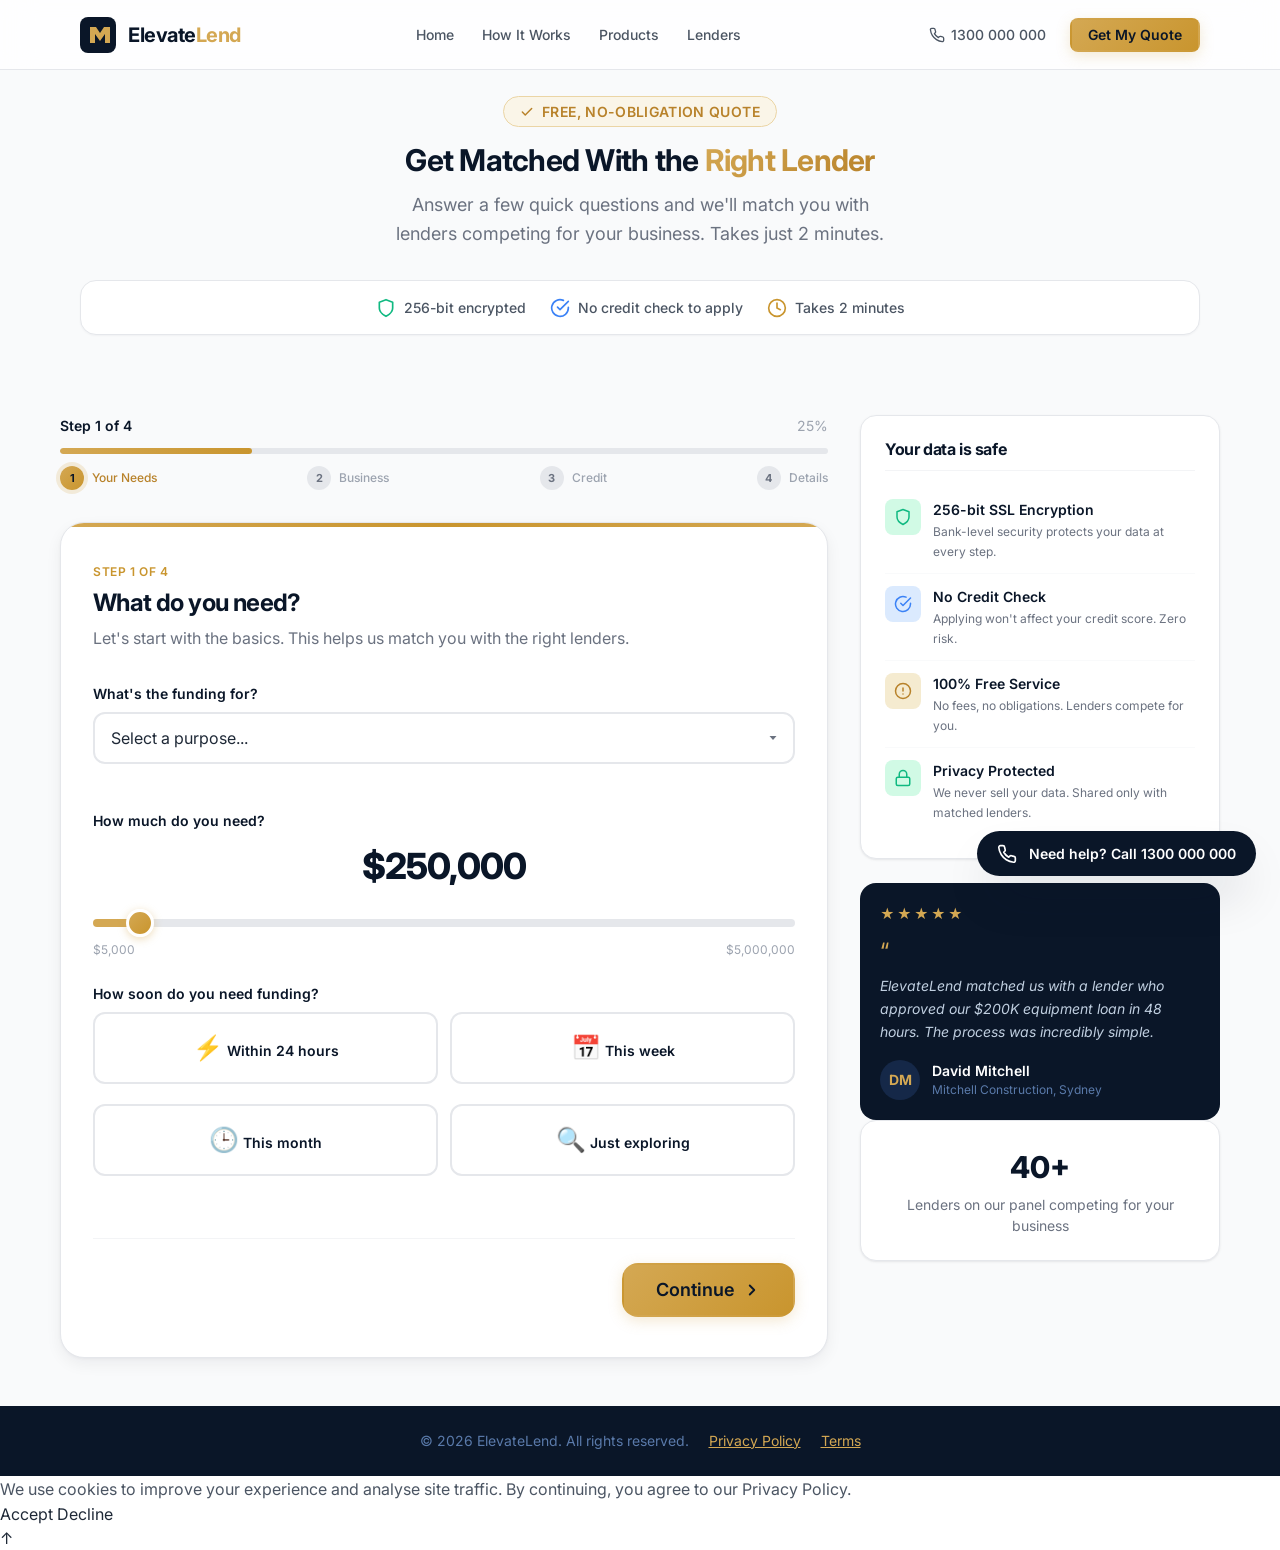
==== apply/index.html @ 37104309 "Create index.html" ====
<!DOCTYPE html>
<html lang="en">
<head>
  <meta charset="UTF-8">
  <meta name="viewport" content="width=device-width, initial-scale=1.0">
  <title>Apply for Business Finance | ElevateLend</title>
  <meta name="description" content="Get matched with the right business lender in minutes. Free, no-obligation quote. No credit check required to apply.">
  <meta name="robots" content="index, follow">
  <link rel="canonical" href="https://elevatelend.com.au/apply/">

  <!-- Open Graph -->
  <meta property="og:title" content="Apply for Business Finance | ElevateLend">
  <meta property="og:description" content="Get matched with the right business lender in minutes. Free, no-obligation quote.">
  <meta property="og:type" content="website">
  <meta property="og:url" content="https://elevatelend.com.au/apply/">

  <!-- Stylesheet -->
  <link rel="stylesheet" href="../css/style.css">

  <!-- Page-specific styles (embedded for single-page load performance) -->
  <style>
    /* =====================================================================
       APPLICATION FORM PAGE — SCOPED STYLES
       ===================================================================== */

    /* --- Page Layout --- */
    .apply-page {
      padding-top: 80px;
      min-height: 100vh;
      background: var(--color-gray-50);
    }

    .apply-layout {
      display: grid;
      grid-template-columns: 1fr;
      gap: var(--space-8);
      max-width: var(--container-xl);
      margin: 0 auto;
      padding: var(--space-8) var(--space-5);
    }

    @media (min-width: 1024px) {
      .apply-layout {
        grid-template-columns: 1fr 320px;
        padding: var(--space-12) var(--space-5);
      }
    }

    @media (min-width: 1200px) {
      .apply-layout {
        grid-template-columns: 1fr 360px;
      }
    }

    /* --- Form Header --- */
    .apply-header {
      text-align: center;
      margin-bottom: var(--space-8);
    }

    .apply-header__badge {
      display: inline-flex;
      align-items: center;
      gap: var(--space-2);
      padding: var(--space-1) var(--space-4);
      background: var(--color-gold-50);
      color: var(--color-gold-600);
      font-size: var(--font-size-sm);
      font-weight: var(--font-weight-semibold);
      letter-spacing: var(--letter-spacing-wide);
      text-transform: uppercase;
      border-radius: var(--radius-full);
      border: 1px solid var(--color-gold-200);
      margin-bottom: var(--space-4);
    }

    .apply-header__title {
      font-size: var(--font-size-3xl);
      margin-bottom: var(--space-3);
    }

    .apply-header__subtitle {
      font-size: var(--font-size-lg);
      color: var(--color-gray-500);
      max-width: 520px;
      margin: 0 auto;
    }

    /* --- Trust Ribbon --- */
    .trust-ribbon {
      display: flex;
      justify-content: center;
      flex-wrap: wrap;
      gap: var(--space-6);
      margin-bottom: var(--space-8);
      padding: var(--space-4) var(--space-5);
      background: var(--color-white);
      border-radius: var(--radius-xl);
      border: 1px solid var(--color-gray-200);
      box-shadow: var(--shadow-xs);
    }

    .trust-ribbon__item {
      display: flex;
      align-items: center;
      gap: var(--space-2);
      font-size: var(--font-size-sm);
      font-weight: var(--font-weight-medium);
      color: var(--color-gray-600);
    }

    .trust-ribbon__icon {
      width: 20px;
      height: 20px;
      flex-shrink: 0;
    }

    .trust-ribbon__icon--shield { color: var(--color-success); }
    .trust-ribbon__icon--check { color: var(--color-info); }
    .trust-ribbon__icon--clock { color: var(--color-gold-500); }

    /* --- Progress Bar --- */
    .progress {
      margin-bottom: var(--space-8);
    }

    .progress__header {
      display: flex;
      justify-content: space-between;
      align-items: center;
      margin-bottom: var(--space-3);
    }

    .progress__label {
      font-size: var(--font-size-sm);
      font-weight: var(--font-weight-semibold);
      color: var(--color-navy-900);
    }

    .progress__count {
      font-size: var(--font-size-sm);
      color: var(--color-gray-400);
    }

    .progress__bar {
      width: 100%;
      height: 6px;
      background: var(--color-gray-200);
      border-radius: var(--radius-full);
      overflow: hidden;
    }

    .progress__fill {
      height: 100%;
      background: linear-gradient(90deg, var(--color-gold-400), var(--color-gold-500));
      border-radius: var(--radius-full);
      transition: width 0.5s cubic-bezier(0.4, 0, 0.2, 1);
    }

    .progress__steps {
      display: flex;
      justify-content: space-between;
      margin-top: var(--space-3);
    }

    .progress__step {
      display: flex;
      align-items: center;
      gap: var(--space-2);
      font-size: var(--font-size-xs);
      color: var(--color-gray-400);
      font-weight: var(--font-weight-medium);
      transition: color var(--transition-base);
    }

    .progress__step.is-active {
      color: var(--color-gold-600);
    }

    .progress__step.is-complete {
      color: var(--color-success);
    }

    .progress__dot {
      width: 24px;
      height: 24px;
      border-radius: var(--radius-full);
      background: var(--color-gray-200);
      display: flex;
      align-items: center;
      justify-content: center;
      font-size: 11px;
      font-weight: var(--font-weight-bold);
      color: var(--color-gray-500);
      transition: all var(--transition-base);
    }

    .progress__step.is-active .progress__dot {
      background: linear-gradient(135deg, var(--color-gold-400), var(--color-gold-500));
      color: var(--color-navy-900);
      box-shadow: 0 0 0 4px rgba(212, 168, 83, 0.2);
    }

    .progress__step.is-complete .progress__dot {
      background: var(--color-success);
      color: var(--color-white);
    }

    @media (max-width: 639px) {
      .progress__step-label { display: none; }
    }

    /* --- Form Card --- */
    .form-card {
      background: var(--color-white);
      border-radius: var(--radius-2xl);
      border: 1px solid var(--color-gray-200);
      box-shadow: var(--shadow-card);
      padding: var(--space-8) var(--space-6);
      position: relative;
      overflow: hidden;
    }

    @media (min-width: 640px) {
      .form-card {
        padding: var(--space-10) var(--space-8);
      }
    }

    .form-card::before {
      content: '';
      position: absolute;
      top: 0;
      left: 0;
      right: 0;
      height: 4px;
      background: linear-gradient(90deg, var(--color-gold-400), var(--color-gold-500), var(--color-gold-400));
    }

    /* --- Form Steps --- */
    .form-step {
      display: none;
      animation: fadeSlideUp 0.4s ease-out;
    }

    .form-step.is-active {
      display: block;
    }

    @keyframes fadeSlideUp {
      from {
        opacity: 0;
        transform: translateY(16px);
      }
      to {
        opacity: 1;
        transform: translateY(0);
      }
    }

    .form-step__header {
      margin-bottom: var(--space-8);
    }

    .form-step__step-label {
      font-size: var(--font-size-xs);
      font-weight: var(--font-weight-semibold);
      text-transform: uppercase;
      letter-spacing: var(--letter-spacing-wider);
      color: var(--color-gold-500);
      margin-bottom: var(--space-2);
    }

    .form-step__title {
      font-size: var(--font-size-2xl);
      margin-bottom: var(--space-2);
    }

    .form-step__description {
      font-size: var(--font-size-base);
      color: var(--color-gray-500);
    }

    /* --- Form Fields --- */
    .form-group {
      margin-bottom: var(--space-6);
    }

    .form-group label,
    .form-label {
      display: block;
      font-size: var(--font-size-sm);
      font-weight: var(--font-weight-semibold);
      color: var(--color-navy-900);
      margin-bottom: var(--space-2);
    }

    .form-label__optional {
      font-weight: var(--font-weight-regular);
      color: var(--color-gray-400);
      font-size: var(--font-size-xs);
    }

    .form-input,
    .form-select {
      width: 100%;
      padding: var(--space-3) var(--space-4);
      font-size: var(--font-size-base);
      color: var(--color-gray-800);
      background: var(--color-white);
      border: 2px solid var(--color-gray-200);
      border-radius: var(--radius-lg);
      transition: all var(--transition-fast);
      outline: none;
    }

    .form-input:hover,
    .form-select:hover {
      border-color: var(--color-gray-300);
    }

    .form-input:focus,
    .form-select:focus {
      border-color: var(--color-gold-400);
      box-shadow: 0 0 0 3px rgba(212, 168, 83, 0.15);
    }

    .form-input.field-error,
    .form-select.field-error {
      border-color: var(--color-error);
      box-shadow: 0 0 0 3px rgba(239, 68, 68, 0.1);
    }

    .form-input.field-success,
    .form-select.field-success {
      border-color: var(--color-success);
    }

    .form-input::placeholder {
      color: var(--color-gray-400);
    }

    .field-message {
      display: block;
      font-size: var(--font-size-xs);
      color: var(--color-error);
      margin-top: var(--space-1);
      min-height: 18px;
    }

    /* Select styling */
    .form-select {
      appearance: none;
      background-image: url("data:image/svg+xml,%3Csvg xmlns='http://www.w3.org/2000/svg' width='16' height='16' fill='%236b7280' viewBox='0 0 16 16'%3E%3Cpath d='M4.5 6l3.5 4 3.5-4z'/%3E%3C/svg%3E");
      background-repeat: no-repeat;
      background-position: right 12px center;
      background-size: 16px;
      padding-right: var(--space-10);
      cursor: pointer;
    }

    /* --- Amount Slider --- */
    .amount-display {
      text-align: center;
      margin-bottom: var(--space-4);
    }

    .amount-display__value {
      font-size: var(--font-size-4xl);
      font-weight: var(--font-weight-extrabold);
      color: var(--color-navy-900);
      letter-spacing: var(--letter-spacing-tight);
    }

    .amount-slider {
      width: 100%;
      -webkit-appearance: none;
      appearance: none;
      height: 8px;
      background: linear-gradient(to right, var(--color-gold-400) 0%, var(--color-gold-400) var(--slider-pct, 50%), var(--color-gray-200) var(--slider-pct, 50%), var(--color-gray-200) 100%);
      border-radius: var(--radius-full);
      outline: none;
      cursor: pointer;
    }

    .amount-slider::-webkit-slider-thumb {
      -webkit-appearance: none;
      width: 28px;
      height: 28px;
      border-radius: 50%;
      background: linear-gradient(135deg, var(--color-gold-400), var(--color-gold-500));
      box-shadow: 0 2px 8px rgba(212, 168, 83, 0.4);
      cursor: grab;
      border: 3px solid var(--color-white);
      transition: box-shadow var(--transition-fast);
    }

    .amount-slider::-webkit-slider-thumb:hover {
      box-shadow: 0 2px 12px rgba(212, 168, 83, 0.6);
    }

    .amount-slider::-moz-range-thumb {
      width: 28px;
      height: 28px;
      border-radius: 50%;
      background: linear-gradient(135deg, var(--color-gold-400), var(--color-gold-500));
      box-shadow: 0 2px 8px rgba(212, 168, 83, 0.4);
      cursor: grab;
      border: 3px solid var(--color-white);
    }

    .amount-range-labels {
      display: flex;
      justify-content: space-between;
      margin-top: var(--space-2);
      font-size: var(--font-size-xs);
      color: var(--color-gray-400);
    }

    /* --- Card-Style Radio Buttons --- */
    .radio-cards {
      display: grid;
      gap: var(--space-3);
    }

    .radio-cards--2col {
      grid-template-columns: repeat(2, 1fr);
    }

    .radio-cards--3col {
      grid-template-columns: repeat(3, 1fr);
    }

    @media (max-width: 639px) {
      .radio-cards--3col {
        grid-template-columns: repeat(2, 1fr);
      }
    }

    .radio-card {
      position: relative;
    }

    .radio-card input {
      position: absolute;
      opacity: 0;
      width: 0;
      height: 0;
    }

    .radio-card__label {
      display: flex;
      flex-direction: column;
      align-items: center;
      justify-content: center;
      gap: var(--space-2);
      padding: var(--space-4) var(--space-3);
      background: var(--color-white);
      border: 2px solid var(--color-gray-200);
      border-radius: var(--radius-lg);
      cursor: pointer;
      text-align: center;
      font-size: var(--font-size-sm);
      font-weight: var(--font-weight-medium);
      color: var(--color-gray-700);
      transition: all var(--transition-fast);
      min-height: 60px;
    }

    .radio-card__label:hover {
      border-color: var(--color-gold-300);
      background: var(--color-gold-50);
    }

    .radio-card input:checked + .radio-card__label {
      border-color: var(--color-gold-400);
      background: var(--color-gold-50);
      color: var(--color-navy-900);
      box-shadow: 0 0 0 3px rgba(212, 168, 83, 0.15);
    }

    .radio-card input:focus-visible + .radio-card__label {
      outline: 2px solid var(--color-gold-400);
      outline-offset: 2px;
    }

    .radio-card__icon {
      font-size: 1.5rem;
    }

    .radio-card__text {
      font-size: var(--font-size-sm);
      font-weight: var(--font-weight-semibold);
    }

    .radio-card__subtext {
      font-size: var(--font-size-xs);
      color: var(--color-gray-400);
      font-weight: var(--font-weight-regular);
    }

    /* Large YES/NO cards */
    .radio-card--yesno .radio-card__label {
      flex-direction: row;
      justify-content: flex-start;
      gap: var(--space-3);
      padding: var(--space-5) var(--space-6);
      min-height: auto;
    }

    .radio-card--yesno .radio-card__indicator {
      width: 22px;
      height: 22px;
      border-radius: var(--radius-full);
      border: 2px solid var(--color-gray-300);
      flex-shrink: 0;
      transition: all var(--transition-fast);
      position: relative;
    }

    .radio-card--yesno input:checked + .radio-card__label .radio-card__indicator {
      border-color: var(--color-gold-400);
      background: var(--color-gold-400);
    }

    .radio-card--yesno input:checked + .radio-card__label .radio-card__indicator::after {
      content: '';
      position: absolute;
      top: 50%;
      left: 50%;
      width: 8px;
      height: 8px;
      border-radius: 50%;
      background: var(--color-white);
      transform: translate(-50%, -50%);
    }

    /* --- Checkbox Cards (Lender List) --- */
    .checkbox-cards {
      display: grid;
      grid-template-columns: repeat(2, 1fr);
      gap: var(--space-3);
    }

    @media (min-width: 640px) {
      .checkbox-cards {
        grid-template-columns: repeat(3, 1fr);
      }
    }

    .checkbox-card {
      position: relative;
    }

    .checkbox-card input {
      position: absolute;
      opacity: 0;
      width: 0;
      height: 0;
    }

    .checkbox-card__label {
      display: flex;
      align-items: center;
      gap: var(--space-3);
      padding: var(--space-3) var(--space-4);
      background: var(--color-white);
      border: 2px solid var(--color-gray-200);
      border-radius: var(--radius-lg);
      cursor: pointer;
      font-size: var(--font-size-sm);
      font-weight: var(--font-weight-medium);
      color: var(--color-gray-700);
      transition: all var(--transition-fast);
    }

    .checkbox-card__label:hover {
      border-color: var(--color-gold-300);
    }

    .checkbox-card input:checked + .checkbox-card__label {
      border-color: var(--color-gold-400);
      background: var(--color-gold-50);
      color: var(--color-navy-900);
    }

    .checkbox-card__check {
      width: 20px;
      height: 20px;
      border-radius: var(--radius-sm);
      border: 2px solid var(--color-gray-300);
      flex-shrink: 0;
      display: flex;
      align-items: center;
      justify-content: center;
      transition: all var(--transition-fast);
    }

    .checkbox-card input:checked + .checkbox-card__label .checkbox-card__check {
      background: var(--color-gold-400);
      border-color: var(--color-gold-400);
    }

    .checkbox-card__check-icon {
      display: none;
      width: 12px;
      height: 12px;
      color: var(--color-white);
    }

    .checkbox-card input:checked + .checkbox-card__label .checkbox-card__check-icon {
      display: block;
    }

    /* --- Consent Checkboxes --- */
    .consent-group {
      display: flex;
      align-items: flex-start;
      gap: var(--space-3);
      padding: var(--space-4);
      background: var(--color-gray-50);
      border-radius: var(--radius-lg);
      margin-bottom: var(--space-4);
      border: 2px solid transparent;
      transition: border-color var(--transition-fast);
    }

    .consent-group.field-error {
      border-color: var(--color-error);
      background: var(--color-error-light);
    }

    .consent-group input[type="checkbox"] {
      width: 20px;
      height: 20px;
      margin-top: 2px;
      flex-shrink: 0;
      accent-color: var(--color-gold-400);
      cursor: pointer;
    }

    .consent-group label {
      font-size: var(--font-size-sm);
      color: var(--color-gray-600);
      line-height: var(--line-height-relaxed);
      cursor: pointer;
      margin-bottom: 0;
      font-weight: var(--font-weight-regular);
    }

    .consent-group a {
      color: var(--color-gold-600);
      text-decoration: underline;
      text-underline-offset: 2px;
    }

    .consent-group a:hover {
      color: var(--color-gold-500);
    }

    /* --- Conditional Fields --- */
    .conditional-field {
      display: none;
      padding: var(--space-4);
      margin-top: calc(-1 * var(--space-2));
      margin-bottom: var(--space-6);
      background: var(--color-gray-50);
      border-radius: 0 0 var(--radius-lg) var(--radius-lg);
      border: 1px solid var(--color-gray-200);
      border-top: none;
      animation: fadeSlideUp 0.3s ease-out;
    }

    .conditional-field.is-visible {
      display: block;
    }

    /* --- Form Navigation Buttons --- */
    .form-nav {
      display: flex;
      justify-content: space-between;
      align-items: center;
      gap: var(--space-4);
      margin-top: var(--space-8);
      padding-top: var(--space-6);
      border-top: 1px solid var(--color-gray-100);
    }

    .form-nav__back {
      display: inline-flex;
      align-items: center;
      gap: var(--space-2);
      padding: var(--space-3) var(--space-5);
      font-size: var(--font-size-base);
      font-weight: var(--font-weight-medium);
      color: var(--color-gray-500);
      background: transparent;
      border: 2px solid var(--color-gray-200);
      border-radius: var(--radius-lg);
      cursor: pointer;
      transition: all var(--transition-fast);
    }

    .form-nav__back:hover {
      color: var(--color-navy-900);
      border-color: var(--color-gray-300);
      background: var(--color-gray-50);
    }

    .form-nav__next {
      margin-left: auto;
    }

    /* --- Scarcity Banner --- */
    .scarcity-banner {
      display: flex;
      align-items: center;
      gap: var(--space-3);
      padding: var(--space-3) var(--space-5);
      background: linear-gradient(135deg, rgba(212, 168, 83, 0.08), rgba(212, 168, 83, 0.04));
      border: 1px solid var(--color-gold-200);
      border-radius: var(--radius-lg);
      margin-bottom: var(--space-6);
      font-size: var(--font-size-sm);
      color: var(--color-gold-600);
      font-weight: var(--font-weight-medium);
    }

    .scarcity-banner__icon {
      flex-shrink: 0;
      font-size: 1.25rem;
    }

    /* --- Social Proof Near Submit --- */
    .social-proof-inline {
      display: flex;
      align-items: center;
      gap: var(--space-3);
      padding: var(--space-4);
      background: var(--color-gray-50);
      border-radius: var(--radius-lg);
      margin-top: var(--space-6);
    }

    .social-proof-inline__avatars {
      display: flex;
    }

    .social-proof-inline__avatar {
      width: 32px;
      height: 32px;
      border-radius: var(--radius-full);
      background: var(--color-navy-400);
      border: 2px solid var(--color-white);
      display: flex;
      align-items: center;
      justify-content: center;
      color: var(--color-white);
      font-size: 11px;
      font-weight: var(--font-weight-bold);
    }

    .social-proof-inline__avatar + .social-proof-inline__avatar {
      margin-left: -8px;
    }

    .social-proof-inline__text {
      font-size: var(--font-size-sm);
      color: var(--color-gray-600);
    }

    .social-proof-inline__text strong {
      color: var(--color-navy-900);
    }

    /* --- Trust Sidebar (Desktop) --- */
    .trust-sidebar {
      display: none;
    }

    @media (min-width: 1024px) {
      .trust-sidebar {
        display: block;
        position: sticky;
        top: 100px;
        align-self: start;
      }
    }

    .trust-sidebar__card {
      background: var(--color-white);
      border-radius: var(--radius-xl);
      border: 1px solid var(--color-gray-200);
      box-shadow: var(--shadow-sm);
      padding: var(--space-6);
      margin-bottom: var(--space-6);
    }

    .trust-sidebar__title {
      font-size: var(--font-size-base);
      font-weight: var(--font-weight-bold);
      color: var(--color-navy-900);
      margin-bottom: var(--space-4);
      padding-bottom: var(--space-3);
      border-bottom: 1px solid var(--color-gray-100);
    }

    .trust-sidebar__item {
      display: flex;
      align-items: flex-start;
      gap: var(--space-3);
      padding: var(--space-3) 0;
    }

    .trust-sidebar__item + .trust-sidebar__item {
      border-top: 1px solid var(--color-gray-50);
    }

    .trust-sidebar__icon {
      width: 36px;
      height: 36px;
      border-radius: var(--radius-md);
      display: flex;
      align-items: center;
      justify-content: center;
      flex-shrink: 0;
      font-size: 1.1rem;
    }

    .trust-sidebar__icon--green {
      background: var(--color-success-light);
      color: var(--color-success);
    }

    .trust-sidebar__icon--blue {
      background: var(--color-info-light);
      color: var(--color-info);
    }

    .trust-sidebar__icon--gold {
      background: var(--color-gold-100);
      color: var(--color-gold-600);
    }

    .trust-sidebar__item-title {
      font-size: var(--font-size-sm);
      font-weight: var(--font-weight-semibold);
      color: var(--color-navy-900);
      margin-bottom: 2px;
    }

    .trust-sidebar__item-text {
      font-size: var(--font-size-xs);
      color: var(--color-gray-500);
      line-height: var(--line-height-relaxed);
    }

    .trust-sidebar__testimonial {
      padding: var(--space-5);
      background: var(--color-navy-900);
      border-radius: var(--radius-xl);
      color: var(--color-white);
    }

    .trust-sidebar__quote {
      font-size: var(--font-size-sm);
      line-height: var(--line-height-relaxed);
      color: var(--color-navy-100);
      margin-bottom: var(--space-4);
      font-style: italic;
    }

    .trust-sidebar__quote::before {
      content: '\201C';
      font-size: var(--font-size-2xl);
      color: var(--color-gold-400);
      display: block;
      margin-bottom: var(--space-1);
      font-style: normal;
    }

    .trust-sidebar__author {
      display: flex;
      align-items: center;
      gap: var(--space-3);
    }

    .trust-sidebar__author-avatar {
      width: 40px;
      height: 40px;
      border-radius: var(--radius-full);
      background: var(--color-navy-700);
      display: flex;
      align-items: center;
      justify-content: center;
      color: var(--color-gold-400);
      font-weight: var(--font-weight-bold);
      font-size: var(--font-size-sm);
    }

    .trust-sidebar__author-name {
      font-size: var(--font-size-sm);
      font-weight: var(--font-weight-semibold);
      color: var(--color-white);
    }

    .trust-sidebar__author-role {
      font-size: var(--font-size-xs);
      color: var(--color-navy-300);
    }

    .trust-sidebar__stars {
      color: var(--color-gold-400);
      font-size: var(--font-size-sm);
      letter-spacing: 2px;
      margin-bottom: var(--space-2);
    }

    /* --- Floating Help Element --- */
    .floating-help {
      position: fixed;
      bottom: var(--space-6);
      right: var(--space-6);
      z-index: var(--z-fab);
      display: flex;
      align-items: center;
      gap: var(--space-3);
      padding: var(--space-3) var(--space-5);
      background: var(--color-navy-900);
      color: var(--color-white);
      border-radius: var(--radius-full);
      box-shadow: var(--shadow-2xl);
      font-size: var(--font-size-sm);
      font-weight: var(--font-weight-semibold);
      text-decoration: none;
      transition: all var(--transition-base);
    }

    .floating-help:hover {
      background: var(--color-navy-800);
      transform: translateY(-2px);
      box-shadow: 0 25px 60px rgba(10, 22, 40, 0.3);
    }

    .floating-help__icon {
      width: 20px;
      height: 20px;
    }

    @media (max-width: 639px) {
      .floating-help span {
        display: none;
      }
      .floating-help {
        width: 48px;
        height: 48px;
        padding: 0;
        justify-content: center;
      }
    }

    /* --- Success State --- */
    .form-success {
      display: none;
      text-align: center;
      padding: var(--space-12) var(--space-6);
    }

    .form-success.is-active {
      display: block;
      animation: fadeSlideUp 0.5s ease-out;
    }

    .form-success__icon {
      width: 80px;
      height: 80px;
      margin: 0 auto var(--space-6);
      border-radius: var(--radius-full);
      background: var(--color-success-light);
      display: flex;
      align-items: center;
      justify-content: center;
      color: var(--color-success);
      font-size: 2.5rem;
    }

    .form-success__title {
      font-size: var(--font-size-2xl);
      margin-bottom: var(--space-3);
    }

    .form-success__text {
      font-size: var(--font-size-lg);
      color: var(--color-gray-500);
      max-width: 400px;
      margin: 0 auto;
    }

    /* --- Row Layouts --- */
    .form-row {
      display: grid;
      gap: var(--space-4);
    }

    .form-row--2col {
      grid-template-columns: 1fr 1fr;
    }

    @media (max-width: 639px) {
      .form-row--2col {
        grid-template-columns: 1fr;
      }
    }

    /* --- Submit area --- */
    .submit-area {
      margin-top: var(--space-6);
    }

    .submit-area .btn {
      width: 100%;
      padding: var(--space-5) var(--space-8);
      font-size: var(--font-size-lg);
    }

    /* --- Form field hint --- */
    .form-hint {
      font-size: var(--font-size-xs);
      color: var(--color-gray-400);
      margin-top: var(--space-1);
    }
  </style>
</head>

<body class="page-apply">

  <!-- ===================================================================
       NAVIGATION (Simplified for Apply page — light variant)
       =================================================================== -->
  <nav class="nav nav--light" id="main-nav" role="navigation" aria-label="Main navigation">
    <div class="container">
      <div class="nav__inner">
        <!-- Logo -->
        <a href="/" class="nav__logo" aria-label="ElevateLend Home">
          <svg class="nav__logo-icon" viewBox="0 0 36 36" fill="none" xmlns="http://www.w3.org/2000/svg" aria-hidden="true">
            <rect width="36" height="36" rx="8" fill="#0a1628"/>
            <path d="M10 26V10h6l4 6 4-6h6v16h-5V17l-5 7-5-7v9z" fill="#d4a853"/>
          </svg>
          <span class="nav__logo-text">Elevate<span>Lend</span></span>
        </a>

        <!-- Minimal nav links -->
        <div class="nav__links">
          <a href="/" class="nav__link">Home</a>
          <a href="/how-it-works/" class="nav__link">How It Works</a>
          <a href="/products/" class="nav__link">Products</a>
          <a href="/lenders/" class="nav__link">Lenders</a>
        </div>

        <!-- Actions -->
        <div class="nav__actions">
          <a href="tel:1300000000" class="nav__link" style="display: flex; align-items: center; gap: 6px;">
            <svg width="16" height="16" viewBox="0 0 24 24" fill="none" stroke="currentColor" stroke-width="2" stroke-linecap="round" stroke-linejoin="round"><path d="M22 16.92v3a2 2 0 01-2.18 2 19.79 19.79 0 01-8.63-3.07 19.5 19.5 0 01-6-6 19.79 19.79 0 01-3.07-8.67A2 2 0 014.11 2h3a2 2 0 012 1.72c.127.96.361 1.903.7 2.81a2 2 0 01-.45 2.11L8.09 9.91a16 16 0 006 6l1.27-1.27a2 2 0 012.11-.45c.907.339 1.85.573 2.81.7A2 2 0 0122 16.92z"/></svg>
            1300 000 000
          </a>
          <a href="/apply/" class="btn btn--primary btn--sm nav__cta">Get My Quote</a>
        </div>

        <!-- Mobile toggle -->
        <button class="nav__toggle" data-nav-toggle aria-label="Open menu" aria-expanded="false">
          <svg class="nav__toggle-icon" viewBox="0 0 24 24" fill="none" stroke="currentColor" stroke-width="2" stroke-linecap="round"><line x1="3" y1="6" x2="21" y2="6"/><line x1="3" y1="12" x2="21" y2="12"/><line x1="3" y1="18" x2="21" y2="18"/></svg>
        </button>
      </div>
    </div>

    <!-- Mobile menu -->
    <div class="nav__mobile-menu" data-nav-menu>
      <a href="/" class="nav__mobile-link">Home</a>
      <a href="/how-it-works/" class="nav__mobile-link">How It Works</a>
      <a href="/products/" class="nav__mobile-link">Products</a>
      <a href="/lenders/" class="nav__mobile-link">Lenders</a>
      <a href="tel:1300000000" class="nav__mobile-link">Call 1300 000 000</a>
    </div>
  </nav>


  <!-- ===================================================================
       MAIN CONTENT
       =================================================================== -->
  <main class="apply-page" id="main-content">

    <!-- Apply Header -->
    <div class="container" style="padding-top: var(--space-4);">
      <div class="apply-header">
        <span class="apply-header__badge">
          <svg width="14" height="14" viewBox="0 0 24 24" fill="none" stroke="currentColor" stroke-width="2.5" stroke-linecap="round" stroke-linejoin="round"><polyline points="20 6 9 17 4 12"/></svg>
          Free, no-obligation quote
        </span>
        <h1 class="apply-header__title">Get Matched With the <span class="text-gradient">Right Lender</span></h1>
        <p class="apply-header__subtitle">Answer a few quick questions and we'll match you with lenders competing for your business. Takes just 2 minutes.</p>
      </div>

      <!-- Trust Ribbon -->
      <div class="trust-ribbon">
        <div class="trust-ribbon__item">
          <svg class="trust-ribbon__icon trust-ribbon__icon--shield" viewBox="0 0 24 24" fill="none" stroke="currentColor" stroke-width="2" stroke-linecap="round" stroke-linejoin="round"><path d="M12 22s8-4 8-10V5l-8-3-8 3v7c0 6 8 10 8 10z"/></svg>
          256-bit encrypted
        </div>
        <div class="trust-ribbon__item">
          <svg class="trust-ribbon__icon trust-ribbon__icon--check" viewBox="0 0 24 24" fill="none" stroke="currentColor" stroke-width="2" stroke-linecap="round" stroke-linejoin="round"><path d="M22 11.08V12a10 10 0 11-5.93-9.14"/><polyline points="22 4 12 14.01 9 11.01"/></svg>
          No credit check to apply
        </div>
        <div class="trust-ribbon__item">
          <svg class="trust-ribbon__icon trust-ribbon__icon--clock" viewBox="0 0 24 24" fill="none" stroke="currentColor" stroke-width="2" stroke-linecap="round" stroke-linejoin="round"><circle cx="12" cy="12" r="10"/><polyline points="12 6 12 12 16 14"/></svg>
          Takes 2 minutes
        </div>
      </div>
    </div>

    <!-- Two-Column Layout: Form + Sidebar -->
    <div class="apply-layout">

      <!-- LEFT: Form Column -->
      <div class="apply-form-column">

        <!-- Progress Bar -->
        <div class="progress" id="form-progress">
          <div class="progress__header">
            <span class="progress__label" id="progress-label">Step 1 of 4</span>
            <span class="progress__count" id="progress-percent">25%</span>
          </div>
          <div class="progress__bar">
            <div class="progress__fill" id="progress-fill" style="width: 25%"></div>
          </div>
          <div class="progress__steps">
            <div class="progress__step is-active" data-step="1">
              <span class="progress__dot">1</span>
              <span class="progress__step-label">Your Needs</span>
            </div>
            <div class="progress__step" data-step="2">
              <span class="progress__dot">2</span>
              <span class="progress__step-label">Business</span>
            </div>
            <div class="progress__step" data-step="3">
              <span class="progress__dot">3</span>
              <span class="progress__step-label">Credit</span>
            </div>
            <div class="progress__step" data-step="4">
              <span class="progress__dot">4</span>
              <span class="progress__step-label">Details</span>
            </div>
          </div>
        </div>

        <!-- Form Card -->
        <div class="form-card">
          <form id="apply-form" novalidate>

            <!-- Hidden fields -->
            <input type="hidden" name="source" value="elevatelend">
            <input type="hidden" name="form_version" value="v1.0">
            <input type="hidden" name="submitted_at" id="submitted-at" value="">
            <input type="hidden" name="landing_page" id="landing-page" value="">
            <input type="hidden" name="utm_source" id="utm-source" value="">
            <input type="hidden" name="utm_medium" id="utm-medium" value="">
            <input type="hidden" name="utm_campaign" id="utm-campaign" value="">

            <!-- ========================================
                 STEP 1: What do you need?
                 ======================================== -->
            <div class="form-step is-active" id="step-1" data-step="1">
              <div class="form-step__header">
                <div class="form-step__step-label">Step 1 of 4</div>
                <h2 class="form-step__title">What do you need?</h2>
                <p class="form-step__description">Let's start with the basics. This helps us match you with the right lenders.</p>
              </div>

              <!-- Loan Purpose -->
              <div class="form-group">
                <label for="loan_purpose" class="form-label">What's the funding for?</label>
                <select id="loan_purpose" name="loan_purpose" class="form-select" data-validate="required" required>
                  <option value="">Select a purpose...</option>
                  <option value="Working Capital">Working Capital</option>
                  <option value="Equipment Purchase">Equipment Purchase</option>
                  <option value="Property/Renovation">Property / Renovation</option>
                  <option value="Invoice Financing">Invoice Financing</option>
                  <option value="Debt Consolidation">Debt Consolidation</option>
                  <option value="Expansion">Business Expansion</option>
                  <option value="Vehicle Purchase">Vehicle Purchase</option>
                  <option value="Cash Flow">Cash Flow</option>
                  <option value="Other">Other</option>
                </select>
                <span class="field-message" role="alert"></span>
              </div>

              <!-- Amount Slider -->
              <div class="form-group">
                <label class="form-label">How much do you need?</label>
                <div class="amount-display">
                  <span class="amount-display__value" id="amount-display">$250,000</span>
                </div>
                <input
                  type="range"
                  id="loan_amount"
                  name="loan_amount"
                  class="amount-slider"
                  min="5000"
                  max="5000000"
                  step="5000"
                  value="250000"
                  aria-label="Loan amount"
                >
                <div class="amount-range-labels">
                  <span>$5,000</span>
                  <span>$5,000,000</span>
                </div>
              </div>

              <!-- How Soon -->
              <div class="form-group">
                <label class="form-label">How soon do you need funding?</label>
                <div class="radio-cards radio-cards--2col">
                  <div class="radio-card">
                    <input type="radio" id="urgency_24h" name="urgency" value="Within 24 hours" required>
                    <label class="radio-card__label" for="urgency_24h">
                      <span class="radio-card__icon">&#9889;</span>
                      <span class="radio-card__text">Within 24 hours</span>
                    </label>
                  </div>
                  <div class="radio-card">
                    <input type="radio" id="urgency_week" name="urgency" value="This week">
                    <label class="radio-card__label" for="urgency_week">
                      <span class="radio-card__icon">&#128197;</span>
                      <span class="radio-card__text">This week</span>
                    </label>
                  </div>
                  <div class="radio-card">
                    <input type="radio" id="urgency_month" name="urgency" value="This month">
                    <label class="radio-card__label" for="urgency_month">
                      <span class="radio-card__icon">&#128338;</span>
                      <span class="radio-card__text">This month</span>
                    </label>
                  </div>
                  <div class="radio-card">
                    <input type="radio" id="urgency_exploring" name="urgency" value="Just exploring">
                    <label class="radio-card__label" for="urgency_exploring">
                      <span class="radio-card__icon">&#128269;</span>
                      <span class="radio-card__text">Just exploring</span>
                    </label>
                  </div>
                </div>
                <span class="field-message" id="urgency-error" role="alert"></span>
              </div>

              <!-- Step Nav -->
              <div class="form-nav">
                <div></div>
                <button type="button" class="btn btn--primary btn--lg form-nav__next" data-next="2">
                  Continue
                  <svg width="18" height="18" viewBox="0 0 24 24" fill="none" stroke="currentColor" stroke-width="2.5" stroke-linecap="round" stroke-linejoin="round"><polyline points="9 18 15 12 9 6"/></svg>
                </button>
              </div>
            </div>


            <!-- ========================================
                 STEP 2: About your business
                 ======================================== -->
            <div class="form-step" id="step-2" data-step="2">
              <div class="form-step__header">
                <div class="form-step__step-label">Step 2 of 4</div>
                <h2 class="form-step__title">About your business</h2>
                <p class="form-step__description">A few details about your business so we can find the best fit.</p>
              </div>

              <!-- Business Name -->
              <div class="form-group">
                <label for="business_name" class="form-label">Business name</label>
                <input type="text" id="business_name" name="business_name" class="form-input" placeholder="e.g. Smith & Sons Pty Ltd" data-validate="required" required>
                <span class="field-message" role="alert"></span>
              </div>

              <!-- ABN -->
              <div class="form-group">
                <label for="abn" class="form-label">ABN <span class="form-label__optional">(11 digits)</span></label>
                <input type="text" id="abn" name="abn" class="form-input" placeholder="XX XXX XXX XXX" maxlength="14" data-validate="required abn" inputmode="numeric" required>
                <span class="field-message" role="alert"></span>
                <span class="form-hint">We use this to verify your business. Your ABN can be found on your BAS or at abr.gov.au</span>
              </div>

              <!-- Industry -->
              <div class="form-group">
                <label for="industry" class="form-label">Industry</label>
                <select id="industry" name="industry" class="form-select" data-validate="required" required>
                  <option value="">Select your industry...</option>
                  <option value="Construction">Construction</option>
                  <option value="Healthcare">Healthcare</option>
                  <option value="Hospitality">Hospitality</option>
                  <option value="Manufacturing">Manufacturing</option>
                  <option value="Professional Services">Professional Services</option>
                  <option value="Retail">Retail</option>
                  <option value="Transport">Transport</option>
                  <option value="Technology">Technology</option>
                  <option value="Agriculture">Agriculture</option>
                  <option value="Other">Other</option>
                </select>
                <span class="field-message" role="alert"></span>
              </div>

              <div class="form-row form-row--2col">
                <!-- Time in Business -->
                <div class="form-group">
                  <label for="time_in_business" class="form-label">Time in business</label>
                  <select id="time_in_business" name="time_in_business" class="form-select" data-validate="required" required>
                    <option value="">Select...</option>
                    <option value="Less than 6 months">Less than 6 months</option>
                    <option value="6-12 months">6-12 months</option>
                    <option value="1-2 years">1-2 years</option>
                    <option value="2-5 years">2-5 years</option>
                    <option value="5+ years">5+ years</option>
                  </select>
                  <span class="field-message" role="alert"></span>
                </div>

                <!-- Monthly Revenue -->
                <div class="form-group">
                  <label for="monthly_revenue" class="form-label">Monthly revenue</label>
                  <select id="monthly_revenue" name="monthly_revenue" class="form-select" data-validate="required" required>
                    <option value="">Select...</option>
                    <option value="$0-$10K">$0 - $10K</option>
                    <option value="$10K-$50K">$10K - $50K</option>
                    <option value="$50K-$100K">$50K - $100K</option>
                    <option value="$100K-$250K">$100K - $250K</option>
                    <option value="$250K-$500K">$250K - $500K</option>
                    <option value="$500K+">$500K+</option>
                  </select>
                  <span class="field-message" role="alert"></span>
                </div>
              </div>

              <!-- Step Nav -->
              <div class="form-nav">
                <button type="button" class="form-nav__back" data-prev="1">
                  <svg width="16" height="16" viewBox="0 0 24 24" fill="none" stroke="currentColor" stroke-width="2.5" stroke-linecap="round" stroke-linejoin="round"><polyline points="15 18 9 12 15 6"/></svg>
                  Back
                </button>
                <button type="button" class="btn btn--primary btn--lg form-nav__next" data-next="3">
                  Continue
                  <svg width="18" height="18" viewBox="0 0 24 24" fill="none" stroke="currentColor" stroke-width="2.5" stroke-linecap="round" stroke-linejoin="round"><polyline points="9 18 15 12 9 6"/></svg>
                </button>
              </div>
            </div>


            <!-- ========================================
                 STEP 3: Credit & Existing Loans
                 ======================================== -->
            <div class="form-step" id="step-3" data-step="3">
              <div class="form-step__header">
                <div class="form-step__step-label">Step 3 of 4</div>
                <h2 class="form-step__title">Credit & existing loans</h2>
                <p class="form-step__description">This is critical for matching you with lenders who can actually approve your application. Be honest -- it helps us help you.</p>
              </div>

              <!-- Credit Defaults -->
              <div class="form-group">
                <label class="form-label">Do you have any credit defaults?</label>
                <div class="radio-cards radio-cards--2col">
                  <div class="radio-card radio-card--yesno">
                    <input type="radio" id="defaults_no" name="credit_defaults" value="No" required>
                    <label class="radio-card__label" for="defaults_no">
                      <span class="radio-card__indicator"></span>
                      <span class="radio-card__text">No defaults</span>
                    </label>
                  </div>
                  <div class="radio-card radio-card--yesno">
                    <input type="radio" id="defaults_yes" name="credit_defaults" value="Yes">
                    <label class="radio-card__label" for="defaults_yes">
                      <span class="radio-card__indicator"></span>
                      <span class="radio-card__text">Yes, I have defaults</span>
                    </label>
                  </div>
                </div>
                <span class="field-message" id="defaults-error" role="alert"></span>
              </div>

              <!-- Existing Business Loans -->
              <div class="form-group">
                <label class="form-label">Do you have any existing business loans?</label>
                <div class="radio-cards radio-cards--2col">
                  <div class="radio-card radio-card--yesno">
                    <input type="radio" id="existing_loans_no" name="existing_loans" value="No" required>
                    <label class="radio-card__label" for="existing_loans_no">
                      <span class="radio-card__indicator"></span>
                      <span class="radio-card__text">No existing loans</span>
                    </label>
                  </div>
                  <div class="radio-card radio-card--yesno">
                    <input type="radio" id="existing_loans_yes" name="existing_loans" value="Yes">
                    <label class="radio-card__label" for="existing_loans_yes">
                      <span class="radio-card__indicator"></span>
                      <span class="radio-card__text">Yes, I have existing loans</span>
                    </label>
                  </div>
                </div>
                <span class="field-message" id="existing-loans-error" role="alert"></span>
              </div>

              <!-- Conditional: Which lenders? -->
              <div class="conditional-field" id="lender-field">
                <label class="form-label" style="margin-bottom: var(--space-3);">Which lenders do you currently have loans with?</label>
                <div class="checkbox-cards">
                  <div class="checkbox-card">
                    <input type="checkbox" id="lender_prospa" name="existing_lenders" value="Prospa">
                    <label class="checkbox-card__label" for="lender_prospa">
                      <span class="checkbox-card__check">
                        <svg class="checkbox-card__check-icon" viewBox="0 0 24 24" fill="none" stroke="currentColor" stroke-width="3" stroke-linecap="round" stroke-linejoin="round"><polyline points="20 6 9 17 4 12"/></svg>
                      </span>
                      Prospa
                    </label>
                  </div>
                  <div class="checkbox-card">
                    <input type="checkbox" id="lender_ondeck" name="existing_lenders" value="OnDeck">
                    <label class="checkbox-card__label" for="lender_ondeck">
                      <span class="checkbox-card__check">
                        <svg class="checkbox-card__check-icon" viewBox="0 0 24 24" fill="none" stroke="currentColor" stroke-width="3" stroke-linecap="round" stroke-linejoin="round"><polyline points="20 6 9 17 4 12"/></svg>
                      </span>
                      OnDeck
                    </label>
                  </div>
                  <div class="checkbox-card">
                    <input type="checkbox" id="lender_moula" name="existing_lenders" value="Moula">
                    <label class="checkbox-card__label" for="lender_moula">
                      <span class="checkbox-card__check">
                        <svg class="checkbox-card__check-icon" viewBox="0 0 24 24" fill="none" stroke="currentColor" stroke-width="3" stroke-linecap="round" stroke-linejoin="round"><polyline points="20 6 9 17 4 12"/></svg>
                      </span>
                      Moula
                    </label>
                  </div>
                  <div class="checkbox-card">
                    <input type="checkbox" id="lender_lumi" name="existing_lenders" value="Lumi">
                    <label class="checkbox-card__label" for="lender_lumi">
                      <span class="checkbox-card__check">
                        <svg class="checkbox-card__check-icon" viewBox="0 0 24 24" fill="none" stroke="currentColor" stroke-width="3" stroke-linecap="round" stroke-linejoin="round"><polyline points="20 6 9 17 4 12"/></svg>
                      </span>
                      Lumi
                    </label>
                  </div>
                  <div class="checkbox-card">
                    <input type="checkbox" id="lender_getcapital" name="existing_lenders" value="GetCapital">
                    <label class="checkbox-card__label" for="lender_getcapital">
                      <span class="checkbox-card__check">
                        <svg class="checkbox-card__check-icon" viewBox="0 0 24 24" fill="none" stroke="currentColor" stroke-width="3" stroke-linecap="round" stroke-linejoin="round"><polyline points="20 6 9 17 4 12"/></svg>
                      </span>
                      GetCapital
                    </label>
                  </div>
                  <div class="checkbox-card">
                    <input type="checkbox" id="lender_judo" name="existing_lenders" value="Judo Bank">
                    <label class="checkbox-card__label" for="lender_judo">
                      <span class="checkbox-card__check">
                        <svg class="checkbox-card__check-icon" viewBox="0 0 24 24" fill="none" stroke="currentColor" stroke-width="3" stroke-linecap="round" stroke-linejoin="round"><polyline points="20 6 9 17 4 12"/></svg>
                      </span>
                      Judo Bank
                    </label>
                  </div>
                  <div class="checkbox-card">
                    <input type="checkbox" id="lender_bizcap" name="existing_lenders" value="Bizcap">
                    <label class="checkbox-card__label" for="lender_bizcap">
                      <span class="checkbox-card__check">
                        <svg class="checkbox-card__check-icon" viewBox="0 0 24 24" fill="none" stroke="currentColor" stroke-width="3" stroke-linecap="round" stroke-linejoin="round"><polyline points="20 6 9 17 4 12"/></svg>
                      </span>
                      Bizcap
                    </label>
                  </div>
                  <div class="checkbox-card">
                    <input type="checkbox" id="lender_trucap" name="existing_lenders" value="Trucap">
                    <label class="checkbox-card__label" for="lender_trucap">
                      <span class="checkbox-card__check">
                        <svg class="checkbox-card__check-icon" viewBox="0 0 24 24" fill="none" stroke="currentColor" stroke-width="3" stroke-linecap="round" stroke-linejoin="round"><polyline points="20 6 9 17 4 12"/></svg>
                      </span>
                      Trucap
                    </label>
                  </div>
                  <div class="checkbox-card">
                    <input type="checkbox" id="lender_shift" name="existing_lenders" value="Shift">
                    <label class="checkbox-card__label" for="lender_shift">
                      <span class="checkbox-card__check">
                        <svg class="checkbox-card__check-icon" viewBox="0 0 24 24" fill="none" stroke="currentColor" stroke-width="3" stroke-linecap="round" stroke-linejoin="round"><polyline points="20 6 9 17 4 12"/></svg>
                      </span>
                      Shift
                    </label>
                  </div>
                  <div class="checkbox-card">
                    <input type="checkbox" id="lender_scotpac" name="existing_lenders" value="ScotPac">
                    <label class="checkbox-card__label" for="lender_scotpac">
                      <span class="checkbox-card__check">
                        <svg class="checkbox-card__check-icon" viewBox="0 0 24 24" fill="none" stroke="currentColor" stroke-width="3" stroke-linecap="round" stroke-linejoin="round"><polyline points="20 6 9 17 4 12"/></svg>
                      </span>
                      ScotPac
                    </label>
                  </div>
                  <div class="checkbox-card">
                    <input type="checkbox" id="lender_other" name="existing_lenders" value="Other">
                    <label class="checkbox-card__label" for="lender_other">
                      <span class="checkbox-card__check">
                        <svg class="checkbox-card__check-icon" viewBox="0 0 24 24" fill="none" stroke="currentColor" stroke-width="3" stroke-linecap="round" stroke-linejoin="round"><polyline points="20 6 9 17 4 12"/></svg>
                      </span>
                      Other
                    </label>
                  </div>
                </div>
              </div>

              <!-- Credit Score Self-Assessment -->
              <div class="form-group">
                <label class="form-label">How would you rate your credit?</label>
                <div class="radio-cards radio-cards--3col">
                  <div class="radio-card">
                    <input type="radio" id="credit_excellent" name="credit_score" value="Excellent" required>
                    <label class="radio-card__label" for="credit_excellent">
                      <span class="radio-card__text">Excellent</span>
                      <span class="radio-card__subtext">800+</span>
                    </label>
                  </div>
                  <div class="radio-card">
                    <input type="radio" id="credit_good" name="credit_score" value="Good">
                    <label class="radio-card__label" for="credit_good">
                      <span class="radio-card__text">Good</span>
                      <span class="radio-card__subtext">650-799</span>
                    </label>
                  </div>
                  <div class="radio-card">
                    <input type="radio" id="credit_average" name="credit_score" value="Average">
                    <label class="radio-card__label" for="credit_average">
                      <span class="radio-card__text">Average</span>
                      <span class="radio-card__subtext">500-649</span>
                    </label>
                  </div>
                  <div class="radio-card">
                    <input type="radio" id="credit_below" name="credit_score" value="Below Average">
                    <label class="radio-card__label" for="credit_below">
                      <span class="radio-card__text">Below Average</span>
                      <span class="radio-card__subtext">Under 500</span>
                    </label>
                  </div>
                  <div class="radio-card">
                    <input type="radio" id="credit_unsure" name="credit_score" value="Not Sure">
                    <label class="radio-card__label" for="credit_unsure">
                      <span class="radio-card__text">Not Sure</span>
                      <span class="radio-card__subtext">That's OK</span>
                    </label>
                  </div>
                </div>
                <span class="field-message" id="credit-score-error" role="alert"></span>
              </div>

              <!-- Step Nav -->
              <div class="form-nav">
                <button type="button" class="form-nav__back" data-prev="2">
                  <svg width="16" height="16" viewBox="0 0 24 24" fill="none" stroke="currentColor" stroke-width="2.5" stroke-linecap="round" stroke-linejoin="round"><polyline points="15 18 9 12 15 6"/></svg>
                  Back
                </button>
                <button type="button" class="btn btn--primary btn--lg form-nav__next" data-next="4">
                  Continue
                  <svg width="18" height="18" viewBox="0 0 24 24" fill="none" stroke="currentColor" stroke-width="2.5" stroke-linecap="round" stroke-linejoin="round"><polyline points="9 18 15 12 9 6"/></svg>
                </button>
              </div>
            </div>


            <!-- ========================================
                 STEP 4: Your Details
                 ======================================== -->
            <div class="form-step" id="step-4" data-step="4">
              <div class="form-step__header">
                <div class="form-step__step-label">Step 4 of 4 — Almost done!</div>
                <h2 class="form-step__title">Your contact details</h2>
                <p class="form-step__description">Last step. We'll use these details to send your matched lender options.</p>
              </div>

              <!-- Scarcity Banner -->
              <div class="scarcity-banner">
                <span class="scarcity-banner__icon">&#9200;</span>
                Today's rates are available for 24 hours. Complete your application now to lock them in.
              </div>

              <!-- Full Name -->
              <div class="form-group">
                <label for="full_name" class="form-label">Full name</label>
                <input type="text" id="full_name" name="full_name" class="form-input" placeholder="e.g. John Smith" autocomplete="name" data-validate="required" required>
                <span class="field-message" role="alert"></span>
              </div>

              <div class="form-row form-row--2col">
                <!-- Email -->
                <div class="form-group">
                  <label for="email" class="form-label">Email address</label>
                  <input type="email" id="email" name="email" class="form-input" placeholder="john@business.com.au" autocomplete="email" data-validate="required email" required>
                  <span class="field-message" role="alert"></span>
                </div>

                <!-- Phone -->
                <div class="form-group">
                  <label for="phone" class="form-label">Mobile phone</label>
                  <input type="tel" id="phone" name="phone" class="form-input" placeholder="04XX XXX XXX" autocomplete="tel" data-validate="required phone" inputmode="tel" required>
                  <span class="field-message" role="alert"></span>
                </div>
              </div>

              <!-- Best Time to Contact -->
              <div class="form-group">
                <label class="form-label">Best time to contact</label>
                <div class="radio-cards radio-cards--3col">
                  <div class="radio-card">
                    <input type="radio" id="contact_morning" name="contact_time" value="Morning" required>
                    <label class="radio-card__label" for="contact_morning">
                      <span class="radio-card__icon">&#9728;&#65039;</span>
                      <span class="radio-card__text">Morning</span>
                    </label>
                  </div>
                  <div class="radio-card">
                    <input type="radio" id="contact_afternoon" name="contact_time" value="Afternoon">
                    <label class="radio-card__label" for="contact_afternoon">
                      <span class="radio-card__icon">&#127774;</span>
                      <span class="radio-card__text">Afternoon</span>
                    </label>
                  </div>
                  <div class="radio-card">
                    <input type="radio" id="contact_anytime" name="contact_time" value="Anytime" checked>
                    <label class="radio-card__label" for="contact_anytime">
                      <span class="radio-card__icon">&#128222;</span>
                      <span class="radio-card__text">Anytime</span>
                    </label>
                  </div>
                </div>
              </div>

              <!-- Consent Checkboxes -->
              <div class="consent-group" id="consent-privacy-group">
                <input type="checkbox" id="consent_privacy" name="consent_privacy" value="yes" required>
                <label for="consent_privacy">
                  I have read and agree to the <a href="/privacy/" target="_blank">Privacy Policy</a>. I understand ElevateLend will share my information with their panel of lenders to provide finance options.
                </label>
              </div>

              <div class="consent-group" id="consent-terms-group">
                <input type="checkbox" id="consent_terms" name="consent_terms" value="yes" required>
                <label for="consent_terms">
                  I agree to the <a href="/terms/" target="_blank">Terms &amp; Conditions</a> and consent to being contacted by ElevateLend and its lending partners via phone, email, and SMS.
                </label>
              </div>

              <span class="field-message" id="consent-error" role="alert"></span>

              <!-- Submit Area -->
              <div class="submit-area">
                <button type="submit" class="btn btn--primary btn--pulse" id="submit-btn">
                  <svg width="20" height="20" viewBox="0 0 24 24" fill="none" stroke="currentColor" stroke-width="2.5" stroke-linecap="round" stroke-linejoin="round"><path d="M12 22s8-4 8-10V5l-8-3-8 3v7c0 6 8 10 8 10z"/></svg>
                  Get My Free Quote
                </button>
              </div>

              <!-- Social Proof Near Submit -->
              <div class="social-proof-inline">
                <div class="social-proof-inline__avatars">
                  <span class="social-proof-inline__avatar">JK</span>
                  <span class="social-proof-inline__avatar" style="background: var(--color-navy-600);">TS</span>
                  <span class="social-proof-inline__avatar" style="background: var(--color-gold-600);">MR</span>
                  <span class="social-proof-inline__avatar" style="background: var(--color-navy-500);">AP</span>
                </div>
                <p class="social-proof-inline__text">
                  <strong>Join 1,200+ Australian businesses</strong> who've found better finance through ElevateLend
                </p>
              </div>

              <!-- Step Nav (Back only) -->
              <div class="form-nav" style="border-top: none; padding-top: var(--space-4);">
                <button type="button" class="form-nav__back" data-prev="3">
                  <svg width="16" height="16" viewBox="0 0 24 24" fill="none" stroke="currentColor" stroke-width="2.5" stroke-linecap="round" stroke-linejoin="round"><polyline points="15 18 9 12 15 6"/></svg>
                  Back
                </button>
              </div>
            </div>

          </form>

          <!-- Success State (shown after submit) -->
          <div class="form-success" id="form-success">
            <div class="form-success__icon">&#10003;</div>
            <h2 class="form-success__title">Application Submitted!</h2>
            <p class="form-success__text">We're matching you with the best lenders now. Redirecting you to your results...</p>
          </div>
        </div>

      </div><!-- /apply-form-column -->


      <!-- RIGHT: Trust Sidebar (Desktop) -->
      <aside class="trust-sidebar">

        <!-- Security & Trust Card -->
        <div class="trust-sidebar__card">
          <h3 class="trust-sidebar__title">Your data is safe</h3>

          <div class="trust-sidebar__item">
            <div class="trust-sidebar__icon trust-sidebar__icon--green">
              <svg width="18" height="18" viewBox="0 0 24 24" fill="none" stroke="currentColor" stroke-width="2" stroke-linecap="round" stroke-linejoin="round"><path d="M12 22s8-4 8-10V5l-8-3-8 3v7c0 6 8 10 8 10z"/></svg>
            </div>
            <div>
              <div class="trust-sidebar__item-title">256-bit SSL Encryption</div>
              <div class="trust-sidebar__item-text">Bank-level security protects your data at every step.</div>
            </div>
          </div>

          <div class="trust-sidebar__item">
            <div class="trust-sidebar__icon trust-sidebar__icon--blue">
              <svg width="18" height="18" viewBox="0 0 24 24" fill="none" stroke="currentColor" stroke-width="2" stroke-linecap="round" stroke-linejoin="round"><path d="M22 11.08V12a10 10 0 11-5.93-9.14"/><polyline points="22 4 12 14.01 9 11.01"/></svg>
            </div>
            <div>
              <div class="trust-sidebar__item-title">No Credit Check</div>
              <div class="trust-sidebar__item-text">Applying won't affect your credit score. Zero risk.</div>
            </div>
          </div>

          <div class="trust-sidebar__item">
            <div class="trust-sidebar__icon trust-sidebar__icon--gold">
              <svg width="18" height="18" viewBox="0 0 24 24" fill="none" stroke="currentColor" stroke-width="2" stroke-linecap="round" stroke-linejoin="round"><circle cx="12" cy="12" r="10"/><line x1="12" y1="8" x2="12" y2="12"/><line x1="12" y1="16" x2="12.01" y2="16"/></svg>
            </div>
            <div>
              <div class="trust-sidebar__item-title">100% Free Service</div>
              <div class="trust-sidebar__item-text">No fees, no obligations. Lenders compete for you.</div>
            </div>
          </div>

          <div class="trust-sidebar__item">
            <div class="trust-sidebar__icon trust-sidebar__icon--green">
              <svg width="18" height="18" viewBox="0 0 24 24" fill="none" stroke="currentColor" stroke-width="2" stroke-linecap="round" stroke-linejoin="round"><rect x="3" y="11" width="18" height="11" rx="2" ry="2"/><path d="M7 11V7a5 5 0 0110 0v4"/></svg>
            </div>
            <div>
              <div class="trust-sidebar__item-title">Privacy Protected</div>
              <div class="trust-sidebar__item-text">We never sell your data. Shared only with matched lenders.</div>
            </div>
          </div>
        </div>

        <!-- Testimonial Card -->
        <div class="trust-sidebar__testimonial">
          <div class="trust-sidebar__stars">&#9733;&#9733;&#9733;&#9733;&#9733;</div>
          <p class="trust-sidebar__quote">
            ElevateLend matched us with a lender who approved our $200K equipment loan in 48 hours. The process was incredibly simple.
          </p>
          <div class="trust-sidebar__author">
            <span class="trust-sidebar__author-avatar">DM</span>
            <div>
              <div class="trust-sidebar__author-name">David Mitchell</div>
              <div class="trust-sidebar__author-role">Mitchell Construction, Sydney</div>
            </div>
          </div>
        </div>

        <!-- Lender Count Card -->
        <div class="trust-sidebar__card" style="text-align: center;">
          <div style="font-size: var(--font-size-3xl); font-weight: var(--font-weight-extrabold); color: var(--color-navy-900); margin-bottom: var(--space-1);">40+</div>
          <div style="font-size: var(--font-size-sm); color: var(--color-gray-500);">Lenders on our panel competing for your business</div>
        </div>

      </aside>

    </div><!-- /apply-layout -->

  </main>


  <!-- ===================================================================
       FLOATING HELP
       =================================================================== -->
  <a href="tel:1300000000" class="floating-help" aria-label="Call for help">
    <svg class="floating-help__icon" viewBox="0 0 24 24" fill="none" stroke="currentColor" stroke-width="2" stroke-linecap="round" stroke-linejoin="round">
      <path d="M22 16.92v3a2 2 0 01-2.18 2 19.79 19.79 0 01-8.63-3.07 19.5 19.5 0 01-6-6 19.79 19.79 0 01-3.07-8.67A2 2 0 014.11 2h3a2 2 0 012 1.72c.127.96.361 1.903.7 2.81a2 2 0 01-.45 2.11L8.09 9.91a16 16 0 006 6l1.27-1.27a2 2 0 012.11-.45c.907.339 1.85.573 2.81.7A2 2 0 0122 16.92z"/>
    </svg>
    <span>Need help? Call 1300 000 000</span>
  </a>


  <!-- ===================================================================
       MINIMAL FOOTER
       =================================================================== -->
  <footer style="background: var(--color-navy-900); padding: var(--space-6) 0; text-align: center;">
    <div class="container">
      <p style="color: var(--color-navy-300); font-size: var(--font-size-sm);">
        &copy; 2026 ElevateLend. All rights reserved.
        <a href="/privacy/" style="color: var(--color-gold-400); text-decoration: underline; margin-left: var(--space-4);">Privacy Policy</a>
        <a href="/terms/" style="color: var(--color-gold-400); text-decoration: underline; margin-left: var(--space-4);">Terms</a>
      </p>
    </div>
  </footer>


  <!-- ===================================================================
       SCRIPTS
       =================================================================== -->
  <script src="../js/main.js"></script>

  <script>
  /**
   * ElevateLend Multi-Step Application Form
   * Handles step navigation, validation, sessionStorage persistence,
   * and submission to Lendflow via mynotify.com.au webhook.
   */
  (function () {
    'use strict';

    const FORM_ID         = 'apply-form';
    const STORAGE_KEY     = 'elevatelend_apply_data';
    const SUBMIT_ENDPOINT = 'https://mynotify.com.au/api/leads';
    const TOTAL_STEPS     = 4;

    let currentStep = 1;

    // ── DOM References ──────────────────────────────────────────────
    const form           = document.getElementById(FORM_ID);
    const steps          = form.querySelectorAll('.form-step');
    const progressFill   = document.getElementById('progress-fill');
    const progressLabel  = document.getElementById('progress-label');
    const progressPct    = document.getElementById('progress-percent');
    const progressDots   = document.querySelectorAll('.progress__step');
    const amountSlider   = document.getElementById('loan_amount');
    const amountDisplay  = document.getElementById('amount-display');
    const existingYes    = document.getElementById('existing_loans_yes');
    const existingNo     = document.getElementById('existing_loans_no');
    const lenderField    = document.getElementById('lender-field');
    const submitBtn      = document.getElementById('submit-btn');
    const formSuccess    = document.getElementById('form-success');
    const abnInput       = document.getElementById('abn');

    // ── Utility: Format currency ────────────────────────────────────
    function formatCurrency(value) {
      return '$' + Number(value).toLocaleString('en-AU');
    }

    // ── Amount Slider ───────────────────────────────────────────────
    function updateAmountDisplay() {
      const val = parseInt(amountSlider.value, 10);
      amountDisplay.textContent = formatCurrency(val);
      // Update slider gradient fill
      const min = parseInt(amountSlider.min, 10);
      const max = parseInt(amountSlider.max, 10);
      const pct = ((val - min) / (max - min)) * 100;
      amountSlider.style.setProperty('--slider-pct', pct + '%');
    }

    amountSlider.addEventListener('input', updateAmountDisplay);
    updateAmountDisplay(); // initial

    // ── ABN Auto-format (XX XXX XXX XXX) ────────────────────────────
    abnInput.addEventListener('input', function () {
      let raw = this.value.replace(/\D/g, '').slice(0, 11);
      let formatted = '';
      if (raw.length > 0) formatted += raw.slice(0, 2);
      if (raw.length > 2) formatted += ' ' + raw.slice(2, 5);
      if (raw.length > 5) formatted += ' ' + raw.slice(5, 8);
      if (raw.length > 8) formatted += ' ' + raw.slice(8, 11);
      this.value = formatted;
    });

    // ── Conditional Lender Field ────────────────────────────────────
    function toggleLenderField() {
      if (existingYes.checked) {
        lenderField.classList.add('is-visible');
      } else {
        lenderField.classList.remove('is-visible');
        // Uncheck all lender checkboxes when hidden
        lenderField.querySelectorAll('input[type="checkbox"]').forEach(cb => cb.checked = false);
      }
    }

    existingYes.addEventListener('change', toggleLenderField);
    existingNo.addEventListener('change', toggleLenderField);

    // ── UTM & Meta Capture ──────────────────────────────────────────
    (function captureUTM() {
      const params = new URLSearchParams(window.location.search);
      const fields = { utm_source: 'utm-source', utm_medium: 'utm-medium', utm_campaign: 'utm-campaign' };
      for (const [param, id] of Object.entries(fields)) {
        const el = document.getElementById(id);
        if (el && params.get(param)) el.value = params.get(param);
      }
      document.getElementById('landing-page').value = window.location.href;
    })();

    // ── SessionStorage Persistence ──────────────────────────────────
    function saveToSession() {
      const data = {};
      const formData = new FormData(form);
      for (const [key, value] of formData.entries()) {
        if (key === 'existing_lenders') {
          if (!data[key]) data[key] = [];
          data[key].push(value);
        } else {
          data[key] = value;
        }
      }
      data._currentStep = currentStep;
      try {
        sessionStorage.setItem(STORAGE_KEY, JSON.stringify(data));
      } catch (e) { /* silent fail */ }
    }

    function restoreFromSession() {
      try {
        const raw = sessionStorage.getItem(STORAGE_KEY);
        if (!raw) return;
        const data = JSON.parse(raw);

        for (const [key, value] of Object.entries(data)) {
          if (key.startsWith('_')) continue;

          if (key === 'existing_lenders' && Array.isArray(value)) {
            value.forEach(v => {
              const cb = form.querySelector(`input[name="existing_lenders"][value="${v}"]`);
              if (cb) cb.checked = true;
            });
            continue;
          }

          const el = form.querySelector(`[name="${key}"]`);
          if (!el) continue;

          if (el.type === 'radio' || el.type === 'checkbox') {
            const target = form.querySelector(`[name="${key}"][value="${value}"]`);
            if (target) target.checked = true;
          } else {
            el.value = value;
          }
        }

        // Restore UI state
        updateAmountDisplay();
        toggleLenderField();

        // Restore step
        if (data._currentStep && data._currentStep > 1 && data._currentStep <= TOTAL_STEPS) {
          goToStep(data._currentStep, false);
        }
      } catch (e) { /* silent fail */ }
    }

    // ── Step Validation ─────────────────────────────────────────────
    function validateStep(stepNum) {
      const stepEl = document.getElementById('step-' + stepNum);
      let valid = true;

      // Validate text/select fields with data-validate
      const fields = stepEl.querySelectorAll('[data-validate]');
      fields.forEach(field => {
        const error = window.ElevateLend.FormValidation.validateField(field);
        if (error) valid = false;
      });

      // Validate required radio groups in this step
      const radioGroups = new Set();
      stepEl.querySelectorAll('input[type="radio"][required]').forEach(r => radioGroups.add(r.name));

      radioGroups.forEach(name => {
        const checked = stepEl.querySelector(`input[name="${name}"]:checked`);
        const errorEl = stepEl.querySelector(`#${name.replace(/_/g, '-')}-error`) ||
                        stepEl.querySelector(`.radio-cards + .field-message`);
        if (!checked) {
          valid = false;
          if (errorEl) errorEl.textContent = 'Please select an option.';
        } else {
          if (errorEl) errorEl.textContent = '';
        }
      });

      // Step 4: Validate consent checkboxes
      if (stepNum === 4) {
        const privacyOK = document.getElementById('consent_privacy').checked;
        const termsOK = document.getElementById('consent_terms').checked;
        const consentError = document.getElementById('consent-error');
        const privacyGroup = document.getElementById('consent-privacy-group');
        const termsGroup = document.getElementById('consent-terms-group');

        if (!privacyOK || !termsOK) {
          valid = false;
          consentError.textContent = 'You must agree to the privacy policy and terms to continue.';
          if (!privacyOK) privacyGroup.classList.add('field-error');
          if (!termsOK) termsGroup.classList.add('field-error');
        } else {
          consentError.textContent = '';
          privacyGroup.classList.remove('field-error');
          termsGroup.classList.remove('field-error');
        }
      }

      return valid;
    }

    // ── Step Navigation ─────────────────────────────────────────────
    function goToStep(step, animate) {
      if (animate === undefined) animate = true;

      // Hide all steps
      steps.forEach(s => s.classList.remove('is-active'));

      // Show target step
      const target = document.getElementById('step-' + step);
      if (target) {
        target.classList.add('is-active');
        // Re-trigger animation
        if (animate) {
          target.style.animation = 'none';
          target.offsetHeight; // reflow
          target.style.animation = '';
        }
      }

      currentStep = step;

      // Update progress bar
      const pct = Math.round((step / TOTAL_STEPS) * 100);
      progressFill.style.width = pct + '%';
      progressLabel.textContent = 'Step ' + step + ' of ' + TOTAL_STEPS;
      progressPct.textContent = pct + '%';

      // Update progress dots
      progressDots.forEach(dot => {
        const dotStep = parseInt(dot.dataset.step, 10);
        dot.classList.remove('is-active', 'is-complete');
        if (dotStep === step) {
          dot.classList.add('is-active');
        } else if (dotStep < step) {
          dot.classList.add('is-complete');
          // Replace number with checkmark
          dot.querySelector('.progress__dot').innerHTML = '<svg width="12" height="12" viewBox="0 0 24 24" fill="none" stroke="currentColor" stroke-width="3" stroke-linecap="round" stroke-linejoin="round"><polyline points="20 6 9 17 4 12"/></svg>';
        }
      });

      // Scroll to top of form
      const formCard = document.querySelector('.form-card');
      if (formCard && animate) {
        formCard.scrollIntoView({ behavior: 'smooth', block: 'start' });
      }

      saveToSession();
    }

    // ── Next / Back Button Handlers ─────────────────────────────────
    document.querySelectorAll('[data-next]').forEach(btn => {
      btn.addEventListener('click', function () {
        const nextStep = parseInt(this.dataset.next, 10);
        if (validateStep(currentStep)) {
          goToStep(nextStep);
        } else {
          // Scroll to first error
          const firstError = document.querySelector('#step-' + currentStep + ' .field-error, #step-' + currentStep + ' .field-message:not(:empty)');
          if (firstError) {
            firstError.scrollIntoView({ behavior: 'smooth', block: 'center' });
          }
        }
      });
    });

    document.querySelectorAll('[data-prev]').forEach(btn => {
      btn.addEventListener('click', function () {
        const prevStep = parseInt(this.dataset.prev, 10);
        goToStep(prevStep);
      });
    });

    // ── Collect All Form Data ───────────────────────────────────────
    function collectFormData() {
      const data = {};
      const formData = new FormData(form);

      for (const [key, value] of formData.entries()) {
        if (key === 'existing_lenders') {
          if (!data[key]) data[key] = [];
          data[key].push(value);
        } else {
          data[key] = value;
        }
      }

      // Normalize ABN (remove spaces)
      if (data.abn) {
        data.abn = data.abn.replace(/\s/g, '');
      }

      // Add timestamp
      data.submitted_at = new Date().toISOString();

      // Ensure existing_lenders is always an array (or empty)
      if (!data.existing_lenders) {
        data.existing_lenders = [];
      }

      return data;
    }

    // ── Form Submission ─────────────────────────────────────────────
    form.addEventListener('submit', async function (e) {
      e.preventDefault();

      // Final validation
      if (!validateStep(4)) return;

      // Disable submit button, show loading
      submitBtn.disabled = true;
      submitBtn.classList.add('is-loading');
      submitBtn.textContent = 'Submitting...';

      const payload = collectFormData();

      try {
        const response = await fetch(SUBMIT_ENDPOINT, {
          method: 'POST',
          headers: {
            'Content-Type': 'application/json',
            'Accept': 'application/json'
          },
          body: JSON.stringify(payload)
        });

        // Treat any 2xx or even some non-2xx as "submitted" for UX
        // The webhook endpoint may return various status codes
        handleSuccess(payload);

      } catch (error) {
        // Network error — still redirect to confirmation
        // so the user isn't stuck. Data was saved to sessionStorage.
        console.error('Submission error:', error);
        handleSuccess(payload);
      }
    });

    function handleSuccess(payload) {
      // Show success state briefly
      form.style.display = 'none';
      formSuccess.classList.add('is-active');

      // Clear sessionStorage
      try { sessionStorage.removeItem(STORAGE_KEY); } catch (e) { /* silent */ }

      // Build redirect URL with smart matching params
      const params = new URLSearchParams();
      params.set('credit_defaults', payload.credit_defaults || 'No');
      params.set('existing_loans', payload.existing_loans || 'No');

      if (payload.existing_lenders && payload.existing_lenders.length > 0) {
        params.set('existing_lenders', payload.existing_lenders.join(','));
      }

      params.set('loan_purpose', payload.loan_purpose || '');
      params.set('loan_amount', payload.loan_amount || '');
      params.set('credit_score', payload.credit_score || '');
      params.set('name', payload.full_name || '');

      // Redirect after brief delay
      setTimeout(() => {
        window.location.href = '/confirmation/?' + params.toString();
      }, 2000);
    }

    // ── Auto-save on any input change ───────────────────────────────
    form.addEventListener('input', debounce(saveToSession, 300));
    form.addEventListener('change', saveToSession);

    // ── Clear consent errors on check ───────────────────────────────
    document.getElementById('consent_privacy').addEventListener('change', function () {
      document.getElementById('consent-privacy-group').classList.remove('field-error');
      if (document.getElementById('consent_terms').checked) {
        document.getElementById('consent-error').textContent = '';
      }
    });
    document.getElementById('consent_terms').addEventListener('change', function () {
      document.getElementById('consent-terms-group').classList.remove('field-error');
      if (document.getElementById('consent_privacy').checked) {
        document.getElementById('consent-error').textContent = '';
      }
    });

    // ── Clear radio errors on selection ──────────────────────────────
    form.querySelectorAll('input[type="radio"]').forEach(radio => {
      radio.addEventListener('change', function () {
        const errorEl = this.closest('.form-group')?.querySelector('.field-message');
        if (errorEl) errorEl.textContent = '';
      });
    });

    // ── Initialize ──────────────────────────────────────────────────
    restoreFromSession();

    // Debounce utility (fallback if main.js hasn't loaded yet)
    function debounce(fn, wait) {
      if (window.debounce) return window.debounce(fn, wait);
      let timer;
      return function (...args) {
        clearTimeout(timer);
        timer = setTimeout(() => fn.apply(this, args), wait);
      };
    }

  })();
  </script>

</body>
</html>
---- css/style.css ----
/* ==========================================================================
   ElevateLend — Complete Production Stylesheet
   A world-class business loan comparison experience.
   ========================================================================== */

/* --------------------------------------------------------------------------
   0. GOOGLE FONTS IMPORT
   -------------------------------------------------------------------------- */
@import url('https://fonts.googleapis.com/css2?family=Inter:wght@300;400;500;600;700;800;900&display=swap');

/* --------------------------------------------------------------------------
   1. CSS CUSTOM PROPERTIES
   -------------------------------------------------------------------------- */
:root {
  /* ---- Brand Palette ---- */
  --color-navy-900: #0a1628;
  --color-navy-800: #0f1f38;
  --color-navy-700: #152848;
  --color-navy-600: #1b3358;
  --color-navy-500: #243f6c;
  --color-navy-400: #3a5a8a;
  --color-navy-300: #5a7aaa;
  --color-navy-200: #8aa0c4;
  --color-navy-100: #c0cfe0;
  --color-navy-50: #e8edf4;

  --color-gold-600: #b8822a;
  --color-gold-500: #c9952e;
  --color-gold-400: #d4a853;
  --color-gold-300: #e0be7a;
  --color-gold-200: #ebd5a5;
  --color-gold-100: #f5ebd0;
  --color-gold-50: #faf5e8;

  --color-white: #ffffff;
  --color-gray-50: #f9fafb;
  --color-gray-100: #f3f4f6;
  --color-gray-200: #e5e7eb;
  --color-gray-300: #d1d5db;
  --color-gray-400: #9ca3af;
  --color-gray-500: #6b7280;
  --color-gray-600: #4b5563;
  --color-gray-700: #374151;
  --color-gray-800: #1f2937;
  --color-gray-900: #111827;

  --color-success: #10b981;
  --color-success-light: #d1fae5;
  --color-error: #ef4444;
  --color-error-light: #fee2e2;
  --color-warning: #f59e0b;
  --color-warning-light: #fef3c7;
  --color-info: #3b82f6;
  --color-info-light: #dbeafe;

  /* ---- Typography ---- */
  --font-family: 'Inter', -apple-system, BlinkMacSystemFont, 'Segoe UI', Roboto, Oxygen, Ubuntu, sans-serif;
  --font-size-xs: 0.75rem;
  --font-size-sm: 0.875rem;
  --font-size-base: 1rem;
  --font-size-lg: 1.125rem;
  --font-size-xl: 1.25rem;
  --font-size-2xl: 1.5rem;
  --font-size-3xl: 1.875rem;
  --font-size-4xl: 2.25rem;
  --font-size-5xl: 3rem;
  --font-size-6xl: 3.75rem;

  --font-weight-light: 300;
  --font-weight-regular: 400;
  --font-weight-medium: 500;
  --font-weight-semibold: 600;
  --font-weight-bold: 700;
  --font-weight-extrabold: 800;
  --font-weight-black: 900;

  --line-height-tight: 1.15;
  --line-height-snug: 1.3;
  --line-height-normal: 1.5;
  --line-height-relaxed: 1.625;
  --line-height-loose: 2;

  --letter-spacing-tight: -0.025em;
  --letter-spacing-normal: 0;
  --letter-spacing-wide: 0.025em;
  --letter-spacing-wider: 0.05em;
  --letter-spacing-widest: 0.1em;

  /* ---- Spacing ---- */
  --space-1: 0.25rem;
  --space-2: 0.5rem;
  --space-3: 0.75rem;
  --space-4: 1rem;
  --space-5: 1.25rem;
  --space-6: 1.5rem;
  --space-8: 2rem;
  --space-10: 2.5rem;
  --space-12: 3rem;
  --space-16: 4rem;
  --space-20: 5rem;
  --space-24: 6rem;
  --space-32: 8rem;
  --space-40: 10rem;

  /* ---- Layout ---- */
  --container-sm: 640px;
  --container-md: 768px;
  --container-lg: 1024px;
  --container-xl: 1200px;
  --container-2xl: 1400px;

  /* ---- Borders ---- */
  --radius-sm: 0.25rem;
  --radius-md: 0.5rem;
  --radius-lg: 0.75rem;
  --radius-xl: 1rem;
  --radius-2xl: 1.5rem;
  --radius-full: 9999px;

  --border-width: 1px;
  --border-color: var(--color-gray-200);

  /* ---- Shadows ---- */
  --shadow-xs: 0 1px 2px rgba(10, 22, 40, 0.04);
  --shadow-sm: 0 1px 3px rgba(10, 22, 40, 0.06), 0 1px 2px rgba(10, 22, 40, 0.04);
  --shadow-md: 0 4px 6px -1px rgba(10, 22, 40, 0.07), 0 2px 4px -2px rgba(10, 22, 40, 0.05);
  --shadow-lg: 0 10px 15px -3px rgba(10, 22, 40, 0.08), 0 4px 6px -4px rgba(10, 22, 40, 0.04);
  --shadow-xl: 0 20px 25px -5px rgba(10, 22, 40, 0.1), 0 8px 10px -6px rgba(10, 22, 40, 0.05);
  --shadow-2xl: 0 25px 50px -12px rgba(10, 22, 40, 0.2);
  --shadow-gold: 0 4px 14px rgba(212, 168, 83, 0.25);
  --shadow-gold-lg: 0 8px 24px rgba(212, 168, 83, 0.3);
  --shadow-card: 0 1px 3px rgba(10, 22, 40, 0.04), 0 6px 16px rgba(10, 22, 40, 0.06);
  --shadow-card-hover: 0 4px 12px rgba(10, 22, 40, 0.08), 0 16px 32px rgba(10, 22, 40, 0.1);

  /* ---- Transitions ---- */
  --transition-fast: 150ms cubic-bezier(0.4, 0, 0.2, 1);
  --transition-base: 250ms cubic-bezier(0.4, 0, 0.2, 1);
  --transition-slow: 400ms cubic-bezier(0.4, 0, 0.2, 1);
  --transition-spring: 500ms cubic-bezier(0.34, 1.56, 0.64, 1);

  /* ---- Z-index ---- */
  --z-dropdown: 100;
  --z-sticky: 200;
  --z-overlay: 300;
  --z-modal: 400;
  --z-popover: 500;
  --z-toast: 600;
  --z-fab: 700;
}


/* --------------------------------------------------------------------------
   2. RESET & BASE STYLES
   -------------------------------------------------------------------------- */
*,
*::before,
*::after {
  margin: 0;
  padding: 0;
  box-sizing: border-box;
}

html {
  font-size: 16px;
  scroll-behavior: smooth;
  -webkit-text-size-adjust: 100%;
  text-size-adjust: 100%;
  -webkit-font-smoothing: antialiased;
  -moz-osx-font-smoothing: grayscale;
}

body {
  font-family: var(--font-family);
  font-size: var(--font-size-base);
  font-weight: var(--font-weight-regular);
  line-height: var(--line-height-normal);
  color: var(--color-gray-800);
  background-color: var(--color-white);
  overflow-x: hidden;
}

body.modal-open {
  overflow: hidden;
}

img,
picture,
video,
canvas,
svg {
  display: block;
  max-width: 100%;
  height: auto;
}

input,
button,
textarea,
select {
  font: inherit;
  color: inherit;
}

button {
  cursor: pointer;
  border: none;
  background: none;
}

a {
  color: inherit;
  text-decoration: none;
}

ul,
ol {
  list-style: none;
}

h1, h2, h3, h4, h5, h6 {
  font-weight: var(--font-weight-bold);
  line-height: var(--line-height-tight);
  letter-spacing: var(--letter-spacing-tight);
  color: var(--color-navy-900);
}

h1 { font-size: var(--font-size-4xl); }
h2 { font-size: var(--font-size-3xl); }
h3 { font-size: var(--font-size-2xl); }
h4 { font-size: var(--font-size-xl); }
h5 { font-size: var(--font-size-lg); }
h6 { font-size: var(--font-size-base); }

p {
  color: var(--color-gray-600);
  line-height: var(--line-height-relaxed);
}

::selection {
  background-color: var(--color-gold-200);
  color: var(--color-navy-900);
}

:focus-visible {
  outline: 2px solid var(--color-gold-400);
  outline-offset: 2px;
}


/* --------------------------------------------------------------------------
   3. UTILITY & LAYOUT
   -------------------------------------------------------------------------- */
.container {
  width: 100%;
  max-width: var(--container-xl);
  margin-inline: auto;
  padding-inline: var(--space-5);
}

.container--narrow {
  max-width: var(--container-md);
}

.container--wide {
  max-width: var(--container-2xl);
}

.section {
  padding-block: var(--space-16);
}

.section--lg {
  padding-block: var(--space-24);
}

.section--dark {
  background-color: var(--color-navy-900);
  color: var(--color-white);
}

.section--dark h2,
.section--dark h3,
.section--dark h4 {
  color: var(--color-white);
}

.section--dark p {
  color: var(--color-navy-100);
}

.section--gray {
  background-color: var(--color-gray-50);
}

.section-header {
  text-align: center;
  max-width: 680px;
  margin-inline: auto;
  margin-bottom: var(--space-12);
}

.section-header__badge {
  display: inline-flex;
  align-items: center;
  gap: var(--space-2);
  padding: var(--space-1) var(--space-4);
  background-color: var(--color-gold-50);
  color: var(--color-gold-600);
  font-size: var(--font-size-sm);
  font-weight: var(--font-weight-semibold);
  letter-spacing: var(--letter-spacing-wide);
  text-transform: uppercase;
  border-radius: var(--radius-full);
  border: 1px solid var(--color-gold-200);
  margin-bottom: var(--space-4);
}

.section--dark .section-header__badge {
  background-color: rgba(212, 168, 83, 0.12);
  border-color: rgba(212, 168, 83, 0.25);
  color: var(--color-gold-300);
}

.section-header__title {
  margin-bottom: var(--space-4);
}

.section-header__subtitle {
  font-size: var(--font-size-lg);
  max-width: 560px;
  margin-inline: auto;
}

.text-gold {
  color: var(--color-gold-400);
}

.text-gradient {
  background: linear-gradient(135deg, var(--color-gold-400), var(--color-gold-600));
  -webkit-background-clip: text;
  -webkit-text-fill-color: transparent;
  background-clip: text;
}

.sr-only {
  position: absolute;
  width: 1px;
  height: 1px;
  padding: 0;
  margin: -1px;
  overflow: hidden;
  clip: rect(0, 0, 0, 0);
  white-space: nowrap;
  border-width: 0;
}

.grid {
  display: grid;
  gap: var(--space-8);
}

.grid--2 { grid-template-columns: 1fr; }
.grid--3 { grid-template-columns: 1fr; }
.grid--4 { grid-template-columns: 1fr; }


/* --------------------------------------------------------------------------
   4. BUTTONS
   -------------------------------------------------------------------------- */
.btn {
  display: inline-flex;
  align-items: center;
  justify-content: center;
  gap: var(--space-2);
  padding: var(--space-3) var(--space-6);
  font-size: var(--font-size-base);
  font-weight: var(--font-weight-semibold);
  line-height: 1;
  border-radius: var(--radius-lg);
  border: 2px solid transparent;
  transition: all var(--transition-base);
  white-space: nowrap;
  user-select: none;
  position: relative;
  overflow: hidden;
}

.btn::after {
  content: '';
  position: absolute;
  inset: 0;
  background: linear-gradient(rgba(255,255,255,0.15), rgba(255,255,255,0));
  opacity: 0;
  transition: opacity var(--transition-fast);
}

.btn:hover::after {
  opacity: 1;
}

.btn--primary {
  background: linear-gradient(135deg, var(--color-gold-400), var(--color-gold-500));
  color: var(--color-navy-900);
  box-shadow: var(--shadow-gold);
}

.btn--primary:hover {
  background: linear-gradient(135deg, var(--color-gold-300), var(--color-gold-400));
  box-shadow: var(--shadow-gold-lg);
  transform: translateY(-1px);
}

.btn--primary:active {
  transform: translateY(0);
  box-shadow: var(--shadow-sm);
}

.btn--secondary {
  background-color: var(--color-white);
  color: var(--color-navy-900);
  border-color: var(--color-gray-200);
  box-shadow: var(--shadow-sm);
}

.btn--secondary:hover {
  border-color: var(--color-gray-300);
  box-shadow: var(--shadow-md);
  transform: translateY(-1px);
}

.btn--outline {
  background-color: transparent;
  color: var(--color-gold-400);
  border-color: var(--color-gold-400);
}

.btn--outline:hover {
  background-color: var(--color-gold-400);
  color: var(--color-navy-900);
}

.btn--dark {
  background-color: var(--color-navy-900);
  color: var(--color-white);
}

.btn--dark:hover {
  background-color: var(--color-navy-800);
  transform: translateY(-1px);
  box-shadow: var(--shadow-lg);
}

.btn--ghost {
  background-color: transparent;
  color: var(--color-gray-600);
}

.btn--ghost:hover {
  background-color: var(--color-gray-100);
  color: var(--color-navy-900);
}

.btn--sm {
  padding: var(--space-2) var(--space-4);
  font-size: var(--font-size-sm);
  border-radius: var(--radius-md);
}

.btn--lg {
  padding: var(--space-4) var(--space-8);
  font-size: var(--font-size-lg);
  border-radius: var(--radius-xl);
}

.btn--xl {
  padding: var(--space-5) var(--space-10);
  font-size: var(--font-size-xl);
  border-radius: var(--radius-xl);
}

.btn--block {
  display: flex;
  width: 100%;
}

.btn--icon {
  width: 44px;
  height: 44px;
  padding: 0;
  border-radius: var(--radius-full);
}

.btn:disabled,
.btn.is-disabled {
  opacity: 0.5;
  cursor: not-allowed;
  pointer-events: none;
}

.btn.is-loading {
  color: transparent;
  pointer-events: none;
}

.btn.is-loading::before {
  content: '';
  position: absolute;
  width: 20px;
  height: 20px;
  border: 2px solid rgba(255,255,255,0.3);
  border-top-color: currentColor;
  border-radius: var(--radius-full);
  animation: spin 0.6s linear infinite;
}

.btn--primary.is-loading::before {
  border-color: rgba(10, 22, 40, 0.2);
  border-top-color: var(--color-navy-900);
}

.btn__icon {
  width: 18px;
  height: 18px;
  flex-shrink: 0;
}

/* Pulse ring for CTA emphasis */
.btn--pulse {
  position: relative;
}

.btn--pulse::before {
  content: '';
  position: absolute;
  inset: -4px;
  border-radius: inherit;
  background: var(--color-gold-400);
  opacity: 0;
  animation: pulse-ring 2s ease-out infinite;
  z-index: -1;
}


/* --------------------------------------------------------------------------
   5. NAVIGATION
   -------------------------------------------------------------------------- */
.nav {
  position: fixed;
  top: 0;
  left: 0;
  right: 0;
  z-index: var(--z-sticky);
  padding-block: var(--space-4);
  transition: all var(--transition-base);
}

.nav--scrolled {
  padding-block: var(--space-3);
  background: rgba(10, 22, 40, 0.85);
  backdrop-filter: blur(16px) saturate(180%);
  -webkit-backdrop-filter: blur(16px) saturate(180%);
  border-bottom: 1px solid rgba(255, 255, 255, 0.06);
  box-shadow: 0 4px 30px rgba(0, 0, 0, 0.15);
}

.nav--light {
  background: rgba(255, 255, 255, 0.8);
  backdrop-filter: blur(16px) saturate(180%);
  -webkit-backdrop-filter: blur(16px) saturate(180%);
  border-bottom: 1px solid var(--color-gray-200);
}

.nav__inner {
  display: flex;
  align-items: center;
  justify-content: space-between;
  gap: var(--space-8);
}

.nav__logo {
  display: flex;
  align-items: center;
  gap: var(--space-3);
  flex-shrink: 0;
}

.nav__logo-icon {
  width: 36px;
  height: 36px;
}

.nav__logo-text {
  font-size: var(--font-size-xl);
  font-weight: var(--font-weight-bold);
  color: var(--color-white);
  letter-spacing: var(--letter-spacing-tight);
}

.nav__logo-text span {
  color: var(--color-gold-400);
}

.nav--light .nav__logo-text {
  color: var(--color-navy-900);
}

.nav__links {
  display: none;
  align-items: center;
  gap: var(--space-1);
}

.nav__link {
  padding: var(--space-2) var(--space-3);
  font-size: var(--font-size-sm);
  font-weight: var(--font-weight-medium);
  color: rgba(255, 255, 255, 0.7);
  border-radius: var(--radius-md);
  transition: all var(--transition-fast);
}

.nav__link:hover,
.nav__link.is-active {
  color: var(--color-white);
  background-color: rgba(255, 255, 255, 0.08);
}

.nav--light .nav__link {
  color: var(--color-gray-600);
}

.nav--light .nav__link:hover,
.nav--light .nav__link.is-active {
  color: var(--color-navy-900);
  background-color: var(--color-gray-100);
}

.nav__actions {
  display: flex;
  align-items: center;
  gap: var(--space-3);
}

.nav__cta {
  display: none;
}

.nav__toggle {
  display: flex;
  align-items: center;
  justify-content: center;
  width: 40px;
  height: 40px;
  color: var(--color-white);
  border-radius: var(--radius-md);
  transition: background-color var(--transition-fast);
}

.nav__toggle:hover {
  background-color: rgba(255, 255, 255, 0.1);
}

.nav--light .nav__toggle {
  color: var(--color-navy-900);
}

.nav__toggle-icon {
  width: 24px;
  height: 24px;
}

/* Mobile nav menu */
.nav__mobile-menu {
  display: none;
  position: fixed;
  inset: 0;
  top: 64px;
  background: var(--color-navy-900);
  padding: var(--space-6);
  z-index: var(--z-overlay);
  flex-direction: column;
  gap: var(--space-2);
  animation: fadeIn var(--transition-base);
}

.nav__mobile-menu.is-open {
  display: flex;
}

.nav__mobile-link {
  display: block;
  padding: var(--space-3) var(--space-4);
  font-size: var(--font-size-lg);
  font-weight: var(--font-weight-medium);
  color: rgba(255, 255, 255, 0.8);
  border-radius: var(--radius-md);
  transition: all var(--transition-fast);
}

.nav__mobile-link:hover {
  color: var(--color-white);
  background-color: rgba(255, 255, 255, 0.06);
}

.nav__mobile-cta {
  margin-top: var(--space-4);
}


/* --------------------------------------------------------------------------
   6. HERO SECTION
   -------------------------------------------------------------------------- */
.hero {
  position: relative;
  min-height: 100vh;
  display: flex;
  align-items: center;
  background: linear-gradient(
    135deg,
    var(--color-navy-900) 0%,
    var(--color-navy-800) 30%,
    var(--color-navy-700) 60%,
    var(--color-navy-600) 100%
  );
  overflow: hidden;
  padding-top: var(--space-20);
  padding-bottom: var(--space-16);
}

.hero::before {
  content: '';
  position: absolute;
  inset: 0;
  background:
    radial-gradient(ellipse 80% 60% at 70% 30%, rgba(212, 168, 83, 0.08) 0%, transparent 60%),
    radial-gradient(ellipse 60% 50% at 20% 80%, rgba(58, 90, 138, 0.15) 0%, transparent 50%);
  pointer-events: none;
}

.hero::after {
  content: '';
  position: absolute;
  bottom: 0;
  left: 0;
  right: 0;
  height: 120px;
  background: linear-gradient(to top, var(--color-white), transparent);
  pointer-events: none;
}

/* Subtle grid pattern overlay */
.hero__grid-pattern {
  position: absolute;
  inset: 0;
  background-image:
    linear-gradient(rgba(255,255,255,0.02) 1px, transparent 1px),
    linear-gradient(90deg, rgba(255,255,255,0.02) 1px, transparent 1px);
  background-size: 60px 60px;
  pointer-events: none;
}

.hero__content {
  position: relative;
  z-index: 1;
  text-align: center;
  max-width: 800px;
  margin-inline: auto;
}

.hero__badge {
  display: inline-flex;
  align-items: center;
  gap: var(--space-2);
  padding: var(--space-2) var(--space-4);
  background: rgba(212, 168, 83, 0.1);
  border: 1px solid rgba(212, 168, 83, 0.2);
  border-radius: var(--radius-full);
  color: var(--color-gold-300);
  font-size: var(--font-size-sm);
  font-weight: var(--font-weight-medium);
  margin-bottom: var(--space-6);
  animation: fadeInDown 0.6s ease-out;
}

.hero__badge-dot {
  width: 6px;
  height: 6px;
  background-color: var(--color-success);
  border-radius: var(--radius-full);
  animation: pulse-dot 2s ease-in-out infinite;
}

.hero__title {
  font-size: var(--font-size-4xl);
  font-weight: var(--font-weight-extrabold);
  color: var(--color-white);
  line-height: var(--line-height-tight);
  letter-spacing: var(--letter-spacing-tight);
  margin-bottom: var(--space-6);
  animation: fadeInUp 0.6s ease-out 0.15s both;
}

.hero__title-highlight {
  background: linear-gradient(135deg, var(--color-gold-300), var(--color-gold-500));
  -webkit-background-clip: text;
  -webkit-text-fill-color: transparent;
  background-clip: text;
}

.hero__subtitle {
  font-size: var(--font-size-lg);
  color: var(--color-navy-200);
  max-width: 600px;
  margin-inline: auto;
  margin-bottom: var(--space-8);
  line-height: var(--line-height-relaxed);
  animation: fadeInUp 0.6s ease-out 0.3s both;
}

.hero__actions {
  display: flex;
  flex-direction: column;
  gap: var(--space-4);
  align-items: center;
  margin-bottom: var(--space-10);
  animation: fadeInUp 0.6s ease-out 0.45s both;
}

.hero__social-proof {
  display: flex;
  flex-direction: column;
  align-items: center;
  gap: var(--space-4);
  animation: fadeInUp 0.6s ease-out 0.6s both;
}

.hero__avatars {
  display: flex;
  align-items: center;
}

.hero__avatar {
  width: 36px;
  height: 36px;
  border-radius: var(--radius-full);
  border: 2px solid var(--color-navy-800);
  object-fit: cover;
  margin-left: -8px;
}

.hero__avatar:first-child {
  margin-left: 0;
}

.hero__social-text {
  font-size: var(--font-size-sm);
  color: var(--color-navy-300);
}

.hero__social-text strong {
  color: var(--color-white);
}

.hero__stars {
  display: flex;
  gap: 2px;
  color: var(--color-gold-400);
}

.hero__star-icon {
  width: 16px;
  height: 16px;
}

/* Secondary hero (inner pages) */
.hero--inner {
  min-height: auto;
  padding-top: calc(80px + var(--space-12));
  padding-bottom: var(--space-12);
}

.hero--inner::after {
  display: none;
}

.hero--inner .hero__title {
  font-size: var(--font-size-3xl);
}


/* --------------------------------------------------------------------------
   7. PRODUCT / LOAN CARDS
   -------------------------------------------------------------------------- */
.product-cards {
  display: grid;
  grid-template-columns: 1fr;
  gap: var(--space-6);
}

.product-card {
  position: relative;
  background-color: var(--color-white);
  border: 1px solid var(--color-gray-200);
  border-radius: var(--radius-xl);
  padding: var(--space-6);
  transition: all var(--transition-base);
  overflow: hidden;
}

.product-card::before {
  content: '';
  position: absolute;
  top: 0;
  left: 0;
  right: 0;
  height: 3px;
  background: linear-gradient(90deg, var(--color-gold-400), var(--color-gold-500));
  transform: scaleX(0);
  transform-origin: left;
  transition: transform var(--transition-base);
}

.product-card:hover {
  border-color: var(--color-gold-200);
  box-shadow: var(--shadow-card-hover);
  transform: translateY(-4px);
}

.product-card:hover::before {
  transform: scaleX(1);
}

.product-card--featured {
  border-color: var(--color-gold-300);
  box-shadow: var(--shadow-card);
}

.product-card--featured::before {
  transform: scaleX(1);
}

.product-card__badge {
  position: absolute;
  top: var(--space-4);
  right: var(--space-4);
  padding: var(--space-1) var(--space-3);
  background: linear-gradient(135deg, var(--color-gold-400), var(--color-gold-500));
  color: var(--color-navy-900);
  font-size: var(--font-size-xs);
  font-weight: var(--font-weight-bold);
  text-transform: uppercase;
  letter-spacing: var(--letter-spacing-wider);
  border-radius: var(--radius-full);
}

.product-card__icon {
  width: 48px;
  height: 48px;
  display: flex;
  align-items: center;
  justify-content: center;
  background: linear-gradient(135deg, var(--color-navy-50), var(--color-navy-100));
  border-radius: var(--radius-lg);
  margin-bottom: var(--space-5);
  color: var(--color-navy-500);
}

.product-card__icon svg {
  width: 24px;
  height: 24px;
}

.product-card__title {
  font-size: var(--font-size-xl);
  font-weight: var(--font-weight-bold);
  margin-bottom: var(--space-2);
}

.product-card__description {
  font-size: var(--font-size-sm);
  color: var(--color-gray-500);
  margin-bottom: var(--space-5);
  line-height: var(--line-height-relaxed);
}

.product-card__details {
  display: grid;
  grid-template-columns: 1fr 1fr;
  gap: var(--space-4);
  padding-top: var(--space-5);
  border-top: 1px solid var(--color-gray-100);
  margin-bottom: var(--space-5);
}

.product-card__detail-label {
  font-size: var(--font-size-xs);
  color: var(--color-gray-400);
  text-transform: uppercase;
  letter-spacing: var(--letter-spacing-wider);
  margin-bottom: var(--space-1);
}

.product-card__detail-value {
  font-size: var(--font-size-lg);
  font-weight: var(--font-weight-bold);
  color: var(--color-navy-900);
}

.product-card__detail-value--highlight {
  color: var(--color-gold-500);
}

.product-card__footer {
  display: flex;
  align-items: center;
  justify-content: space-between;
  gap: var(--space-4);
}

.product-card__link {
  font-size: var(--font-size-sm);
  font-weight: var(--font-weight-semibold);
  color: var(--color-gold-500);
  display: inline-flex;
  align-items: center;
  gap: var(--space-2);
  transition: gap var(--transition-fast);
}

.product-card__link:hover {
  gap: var(--space-3);
}

.product-card__link-arrow {
  width: 16px;
  height: 16px;
  transition: transform var(--transition-fast);
}

.product-card__link:hover .product-card__link-arrow {
  transform: translateX(2px);
}


/* --------------------------------------------------------------------------
   8. MULTI-STEP FORM
   -------------------------------------------------------------------------- */

/* Progress bar */
.form-progress {
  margin-bottom: var(--space-10);
}

.form-progress__bar {
  display: flex;
  align-items: center;
  justify-content: space-between;
  position: relative;
  max-width: 600px;
  margin-inline: auto;
}

.form-progress__bar::before {
  content: '';
  position: absolute;
  top: 18px;
  left: 24px;
  right: 24px;
  height: 2px;
  background-color: var(--color-gray-200);
}

.form-progress__fill {
  position: absolute;
  top: 18px;
  left: 24px;
  height: 2px;
  background: linear-gradient(90deg, var(--color-gold-400), var(--color-gold-500));
  transition: width var(--transition-slow);
}

.form-progress__step {
  position: relative;
  display: flex;
  flex-direction: column;
  align-items: center;
  gap: var(--space-2);
  z-index: 1;
}

.form-progress__dot {
  width: 38px;
  height: 38px;
  border-radius: var(--radius-full);
  background-color: var(--color-white);
  border: 2px solid var(--color-gray-300);
  display: flex;
  align-items: center;
  justify-content: center;
  font-size: var(--font-size-sm);
  font-weight: var(--font-weight-semibold);
  color: var(--color-gray-400);
  transition: all var(--transition-base);
}

.form-progress__step.is-active .form-progress__dot {
  border-color: var(--color-gold-400);
  background: linear-gradient(135deg, var(--color-gold-400), var(--color-gold-500));
  color: var(--color-navy-900);
  box-shadow: 0 0 0 4px rgba(212, 168, 83, 0.15);
}

.form-progress__step.is-complete .form-progress__dot {
  border-color: var(--color-success);
  background-color: var(--color-success);
  color: var(--color-white);
}

.form-progress__label {
  font-size: var(--font-size-xs);
  font-weight: var(--font-weight-medium);
  color: var(--color-gray-400);
  text-align: center;
  white-space: nowrap;
}

.form-progress__step.is-active .form-progress__label {
  color: var(--color-navy-900);
  font-weight: var(--font-weight-semibold);
}

.form-progress__step.is-complete .form-progress__label {
  color: var(--color-success);
}

/* Form container */
.form-container {
  max-width: 640px;
  margin-inline: auto;
  background-color: var(--color-white);
  border-radius: var(--radius-2xl);
  padding: var(--space-8);
  box-shadow: var(--shadow-xl);
  border: 1px solid var(--color-gray-100);
}

.form-container--embedded {
  box-shadow: none;
  border: none;
  padding: 0;
}

/* Form step animation */
.form-step {
  display: none;
  animation: fadeInUp 0.4s ease-out;
}

.form-step.is-active {
  display: block;
}

.form-step__title {
  font-size: var(--font-size-2xl);
  margin-bottom: var(--space-2);
}

.form-step__subtitle {
  font-size: var(--font-size-base);
  color: var(--color-gray-500);
  margin-bottom: var(--space-8);
}

/* Form fields */
.form-group {
  margin-bottom: var(--space-5);
}

.form-row {
  display: grid;
  grid-template-columns: 1fr;
  gap: var(--space-5);
}

.form-label {
  display: block;
  font-size: var(--font-size-sm);
  font-weight: var(--font-weight-medium);
  color: var(--color-gray-700);
  margin-bottom: var(--space-2);
}

.form-label--required::after {
  content: ' *';
  color: var(--color-error);
}

.form-input,
.form-select,
.form-textarea {
  width: 100%;
  padding: var(--space-3) var(--space-4);
  font-size: var(--font-size-base);
  background-color: var(--color-white);
  border: 1px solid var(--color-gray-300);
  border-radius: var(--radius-lg);
  transition: all var(--transition-fast);
  appearance: none;
}

.form-input:hover,
.form-select:hover,
.form-textarea:hover {
  border-color: var(--color-gray-400);
}

.form-input:focus,
.form-select:focus,
.form-textarea:focus {
  outline: none;
  border-color: var(--color-gold-400);
  box-shadow: 0 0 0 3px rgba(212, 168, 83, 0.12);
}

.form-input::placeholder {
  color: var(--color-gray-400);
}

.form-input--lg {
  padding: var(--space-4) var(--space-5);
  font-size: var(--font-size-lg);
}

.form-input--icon {
  padding-left: var(--space-10);
}

.form-input-wrapper {
  position: relative;
}

.form-input-icon {
  position: absolute;
  left: var(--space-3);
  top: 50%;
  transform: translateY(-50%);
  width: 20px;
  height: 20px;
  color: var(--color-gray-400);
  pointer-events: none;
}

.form-select {
  background-image: url("data:image/svg+xml,%3Csvg xmlns='http://www.w3.org/2000/svg' width='20' height='20' viewBox='0 0 20 20' fill='%236b7280'%3E%3Cpath fill-rule='evenodd' d='M5.293 7.293a1 1 0 011.414 0L10 10.586l3.293-3.293a1 1 0 111.414 1.414l-4 4a1 1 0 01-1.414 0l-4-4a1 1 0 010-1.414z' clip-rule='evenodd'/%3E%3C/svg%3E");
  background-repeat: no-repeat;
  background-position: right 12px center;
  background-size: 20px;
  padding-right: var(--space-10);
  cursor: pointer;
}

.form-textarea {
  min-height: 120px;
  resize: vertical;
}

/* Custom checkbox / radio */
.form-check {
  display: flex;
  align-items: flex-start;
  gap: var(--space-3);
  cursor: pointer;
}

.form-check__input {
  width: 20px;
  height: 20px;
  border: 2px solid var(--color-gray-300);
  border-radius: var(--radius-sm);
  flex-shrink: 0;
  margin-top: 2px;
  transition: all var(--transition-fast);
  appearance: none;
  cursor: pointer;
  position: relative;
}

.form-check__input[type="radio"] {
  border-radius: var(--radius-full);
}

.form-check__input:checked {
  background-color: var(--color-gold-400);
  border-color: var(--color-gold-400);
}

.form-check__input:checked::after {
  content: '';
  position: absolute;
  top: 3px;
  left: 6px;
  width: 5px;
  height: 9px;
  border: solid var(--color-navy-900);
  border-width: 0 2px 2px 0;
  transform: rotate(45deg);
}

.form-check__input[type="radio"]:checked::after {
  top: 4px;
  left: 4px;
  width: 8px;
  height: 8px;
  border: none;
  border-radius: var(--radius-full);
  background-color: var(--color-navy-900);
  transform: none;
}

.form-check__input:focus-visible {
  box-shadow: 0 0 0 3px rgba(212, 168, 83, 0.15);
}

.form-check__label {
  font-size: var(--font-size-sm);
  color: var(--color-gray-700);
  line-height: var(--line-height-normal);
}

/* Selection cards (radio/checkbox as cards) */
.form-selection-grid {
  display: grid;
  grid-template-columns: 1fr;
  gap: var(--space-3);
}

.form-selection-card {
  position: relative;
  display: flex;
  align-items: center;
  gap: var(--space-4);
  padding: var(--space-4) var(--space-5);
  border: 2px solid var(--color-gray-200);
  border-radius: var(--radius-lg);
  cursor: pointer;
  transition: all var(--transition-fast);
}

.form-selection-card:hover {
  border-color: var(--color-gray-300);
  background-color: var(--color-gray-50);
}

.form-selection-card.is-selected {
  border-color: var(--color-gold-400);
  background-color: var(--color-gold-50);
}

.form-selection-card__icon {
  width: 40px;
  height: 40px;
  display: flex;
  align-items: center;
  justify-content: center;
  background-color: var(--color-gray-100);
  border-radius: var(--radius-md);
  flex-shrink: 0;
}

.form-selection-card.is-selected .form-selection-card__icon {
  background: linear-gradient(135deg, var(--color-gold-400), var(--color-gold-500));
  color: var(--color-navy-900);
}

.form-selection-card__text {
  font-weight: var(--font-weight-medium);
  color: var(--color-navy-900);
}

.form-selection-card__desc {
  font-size: var(--font-size-sm);
  color: var(--color-gray-500);
  margin-top: var(--space-1);
}

.form-selection-card input[type="radio"],
.form-selection-card input[type="checkbox"] {
  position: absolute;
  opacity: 0;
  pointer-events: none;
}

/* Amount slider / range */
.form-range {
  width: 100%;
  height: 6px;
  background: var(--color-gray-200);
  border-radius: var(--radius-full);
  appearance: none;
  outline: none;
  cursor: pointer;
}

.form-range::-webkit-slider-thumb {
  appearance: none;
  width: 24px;
  height: 24px;
  border-radius: var(--radius-full);
  background: linear-gradient(135deg, var(--color-gold-400), var(--color-gold-500));
  border: 3px solid var(--color-white);
  box-shadow: var(--shadow-md);
  cursor: pointer;
  transition: box-shadow var(--transition-fast);
}

.form-range::-webkit-slider-thumb:hover {
  box-shadow: var(--shadow-gold);
}

.form-range::-moz-range-thumb {
  width: 24px;
  height: 24px;
  border-radius: var(--radius-full);
  background: linear-gradient(135deg, var(--color-gold-400), var(--color-gold-500));
  border: 3px solid var(--color-white);
  box-shadow: var(--shadow-md);
  cursor: pointer;
}

.form-range-labels {
  display: flex;
  justify-content: space-between;
  font-size: var(--font-size-sm);
  color: var(--color-gray-400);
  margin-top: var(--space-2);
}

.form-range-value {
  text-align: center;
  font-size: var(--font-size-3xl);
  font-weight: var(--font-weight-bold);
  color: var(--color-navy-900);
  margin-bottom: var(--space-4);
}

/* Form helper / hint text */
.form-hint {
  font-size: var(--font-size-xs);
  color: var(--color-gray-400);
  margin-top: var(--space-2);
}

/* Form actions row */
.form-actions {
  display: flex;
  gap: var(--space-4);
  margin-top: var(--space-8);
}

.form-actions--between {
  justify-content: space-between;
}

.form-actions--end {
  justify-content: flex-end;
}

/* Form validation states */
.form-group.is-valid .form-input,
.form-group.is-valid .form-select {
  border-color: var(--color-success);
}

.form-group.is-valid .form-input:focus,
.form-group.is-valid .form-select:focus {
  box-shadow: 0 0 0 3px rgba(16, 185, 129, 0.12);
}

.form-group.is-error .form-input,
.form-group.is-error .form-select {
  border-color: var(--color-error);
}

.form-group.is-error .form-input:focus,
.form-group.is-error .form-select:focus {
  box-shadow: 0 0 0 3px rgba(239, 68, 68, 0.12);
}

.form-error {
  display: none;
  font-size: var(--font-size-xs);
  color: var(--color-error);
  margin-top: var(--space-2);
  align-items: center;
  gap: var(--space-1);
}

.form-group.is-error .form-error {
  display: flex;
}

.form-error__icon {
  width: 14px;
  height: 14px;
  flex-shrink: 0;
}

.form-success-icon {
  position: absolute;
  right: var(--space-3);
  top: 50%;
  transform: translateY(-50%);
  width: 18px;
  height: 18px;
  color: var(--color-success);
  display: none;
}

.form-group.is-valid .form-success-icon {
  display: block;
}


/* --------------------------------------------------------------------------
   9. TRUST BADGES & SOCIAL PROOF
   -------------------------------------------------------------------------- */
.trust-bar {
  padding-block: var(--space-6);
  border-bottom: 1px solid var(--color-gray-100);
}

.trust-bar__inner {
  display: flex;
  flex-wrap: wrap;
  align-items: center;
  justify-content: center;
  gap: var(--space-6);
}

.trust-badge {
  display: flex;
  align-items: center;
  gap: var(--space-3);
  padding: var(--space-3) var(--space-4);
  background-color: var(--color-gray-50);
  border-radius: var(--radius-lg);
  border: 1px solid var(--color-gray-100);
}

.trust-badge__icon {
  width: 32px;
  height: 32px;
  display: flex;
  align-items: center;
  justify-content: center;
  background: linear-gradient(135deg, var(--color-gold-100), var(--color-gold-200));
  border-radius: var(--radius-md);
  color: var(--color-gold-600);
  flex-shrink: 0;
}

.trust-badge__icon svg {
  width: 18px;
  height: 18px;
}

.trust-badge__text {
  font-size: var(--font-size-sm);
  font-weight: var(--font-weight-medium);
  color: var(--color-gray-700);
}

.trust-badge__text span {
  display: block;
  font-size: var(--font-size-xs);
  color: var(--color-gray-400);
  font-weight: var(--font-weight-regular);
}

/* Inline social proof strip */
.social-proof-strip {
  display: flex;
  flex-wrap: wrap;
  align-items: center;
  justify-content: center;
  gap: var(--space-8);
  padding-block: var(--space-8);
}

.social-proof-item {
  display: flex;
  align-items: center;
  gap: var(--space-3);
  font-size: var(--font-size-sm);
  color: var(--color-gray-500);
}

.social-proof-item__value {
  font-size: var(--font-size-2xl);
  font-weight: var(--font-weight-bold);
  color: var(--color-navy-900);
}

.section--dark .social-proof-item__value {
  color: var(--color-gold-400);
}

.section--dark .social-proof-item {
  color: var(--color-navy-200);
}

/* Live activity indicator */
.live-activity {
  display: inline-flex;
  align-items: center;
  gap: var(--space-2);
  padding: var(--space-2) var(--space-4);
  background-color: var(--color-success-light);
  border-radius: var(--radius-full);
  font-size: var(--font-size-sm);
  font-weight: var(--font-weight-medium);
  color: var(--color-gray-700);
}

.live-activity__dot {
  width: 8px;
  height: 8px;
  background-color: var(--color-success);
  border-radius: var(--radius-full);
  animation: pulse-dot 2s ease-in-out infinite;
}


/* --------------------------------------------------------------------------
   10. TESTIMONIALS
   -------------------------------------------------------------------------- */
.testimonials-grid {
  display: grid;
  grid-template-columns: 1fr;
  gap: var(--space-6);
}

.testimonial-card {
  background-color: var(--color-white);
  border: 1px solid var(--color-gray-100);
  border-radius: var(--radius-xl);
  padding: var(--space-6);
  transition: all var(--transition-base);
}

.testimonial-card:hover {
  box-shadow: var(--shadow-card);
  transform: translateY(-2px);
}

.section--dark .testimonial-card {
  background-color: var(--color-navy-800);
  border-color: rgba(255, 255, 255, 0.06);
}

.section--dark .testimonial-card:hover {
  border-color: rgba(212, 168, 83, 0.2);
}

.testimonial-card__stars {
  display: flex;
  gap: 2px;
  color: var(--color-gold-400);
  margin-bottom: var(--space-4);
}

.testimonial-card__star {
  width: 18px;
  height: 18px;
}

.testimonial-card__quote {
  font-size: var(--font-size-base);
  color: var(--color-gray-600);
  line-height: var(--line-height-relaxed);
  margin-bottom: var(--space-5);
  position: relative;
}

.section--dark .testimonial-card__quote {
  color: var(--color-navy-200);
}

.testimonial-card__author {
  display: flex;
  align-items: center;
  gap: var(--space-3);
}

.testimonial-card__avatar {
  width: 44px;
  height: 44px;
  border-radius: var(--radius-full);
  object-fit: cover;
  flex-shrink: 0;
}

.testimonial-card__avatar--placeholder {
  background: linear-gradient(135deg, var(--color-gold-200), var(--color-gold-400));
  display: flex;
  align-items: center;
  justify-content: center;
  font-weight: var(--font-weight-bold);
  color: var(--color-navy-900);
  font-size: var(--font-size-sm);
}

.testimonial-card__name {
  font-weight: var(--font-weight-semibold);
  font-size: var(--font-size-sm);
  color: var(--color-navy-900);
}

.section--dark .testimonial-card__name {
  color: var(--color-white);
}

.testimonial-card__role {
  font-size: var(--font-size-xs);
  color: var(--color-gray-400);
}

/* Testimonial carousel */
.testimonial-carousel {
  position: relative;
  overflow: hidden;
}

.testimonial-carousel__track {
  display: flex;
  transition: transform var(--transition-slow);
}

.testimonial-carousel__slide {
  min-width: 100%;
  padding-inline: var(--space-4);
}

.testimonial-carousel__dots {
  display: flex;
  justify-content: center;
  gap: var(--space-2);
  margin-top: var(--space-6);
}

.testimonial-carousel__dot {
  width: 8px;
  height: 8px;
  border-radius: var(--radius-full);
  background-color: var(--color-gray-300);
  transition: all var(--transition-fast);
  cursor: pointer;
}

.testimonial-carousel__dot.is-active {
  width: 24px;
  background-color: var(--color-gold-400);
}


/* --------------------------------------------------------------------------
   11. LENDER LOGO GRID
   -------------------------------------------------------------------------- */
.lender-logos {
  padding-block: var(--space-12);
}

.lender-logos__title {
  text-align: center;
  font-size: var(--font-size-sm);
  font-weight: var(--font-weight-medium);
  color: var(--color-gray-400);
  text-transform: uppercase;
  letter-spacing: var(--letter-spacing-widest);
  margin-bottom: var(--space-8);
}

.lender-logos__grid {
  display: grid;
  grid-template-columns: repeat(2, 1fr);
  gap: var(--space-4);
  align-items: center;
  justify-items: center;
}

.lender-logo {
  display: flex;
  align-items: center;
  justify-content: center;
  padding: var(--space-4) var(--space-6);
  border-radius: var(--radius-lg);
  transition: all var(--transition-base);
  filter: grayscale(100%);
  opacity: 0.5;
}

.lender-logo:hover {
  filter: grayscale(0%);
  opacity: 1;
}

.lender-logo img {
  max-height: 36px;
  object-fit: contain;
}

/* Scrolling marquee variant */
.lender-logos--marquee {
  overflow: hidden;
  position: relative;
  padding-block: var(--space-8);
}

.lender-logos--marquee::before,
.lender-logos--marquee::after {
  content: '';
  position: absolute;
  top: 0;
  bottom: 0;
  width: 80px;
  z-index: 1;
}

.lender-logos--marquee::before {
  left: 0;
  background: linear-gradient(to right, var(--color-white), transparent);
}

.lender-logos--marquee::after {
  right: 0;
  background: linear-gradient(to left, var(--color-white), transparent);
}

.section--dark .lender-logos--marquee::before {
  background: linear-gradient(to right, var(--color-navy-900), transparent);
}

.section--dark .lender-logos--marquee::after {
  background: linear-gradient(to left, var(--color-navy-900), transparent);
}

.lender-logos__marquee-track {
  display: flex;
  gap: var(--space-12);
  animation: marquee 30s linear infinite;
  width: max-content;
}

.lender-logos__marquee-track:hover {
  animation-play-state: paused;
}


/* --------------------------------------------------------------------------
   12. FAQ ACCORDION
   -------------------------------------------------------------------------- */
.faq-list {
  max-width: 720px;
  margin-inline: auto;
  display: flex;
  flex-direction: column;
  gap: var(--space-3);
}

.faq-item {
  border: 1px solid var(--color-gray-200);
  border-radius: var(--radius-lg);
  overflow: hidden;
  transition: all var(--transition-fast);
}

.faq-item:hover {
  border-color: var(--color-gray-300);
}

.faq-item.is-open {
  border-color: var(--color-gold-200);
  box-shadow: var(--shadow-sm);
}

.faq-item__trigger {
  width: 100%;
  display: flex;
  align-items: center;
  justify-content: space-between;
  gap: var(--space-4);
  padding: var(--space-5) var(--space-6);
  font-size: var(--font-size-base);
  font-weight: var(--font-weight-semibold);
  color: var(--color-navy-900);
  text-align: left;
  transition: all var(--transition-fast);
  cursor: pointer;
  background: none;
}

.faq-item__trigger:hover {
  color: var(--color-gold-500);
}

.faq-item__icon {
  width: 20px;
  height: 20px;
  flex-shrink: 0;
  color: var(--color-gray-400);
  transition: transform var(--transition-base);
}

.faq-item.is-open .faq-item__icon {
  transform: rotate(45deg);
  color: var(--color-gold-500);
}

.faq-item__content {
  max-height: 0;
  overflow: hidden;
  transition: max-height var(--transition-slow);
}

.faq-item.is-open .faq-item__content {
  max-height: 500px;
}

.faq-item__answer {
  padding: 0 var(--space-6) var(--space-5);
  font-size: var(--font-size-sm);
  color: var(--color-gray-500);
  line-height: var(--line-height-relaxed);
}


/* --------------------------------------------------------------------------
   13. STATS / COUNTERS
   -------------------------------------------------------------------------- */
.stats {
  display: grid;
  grid-template-columns: 1fr;
  gap: var(--space-6);
}

.stat {
  text-align: center;
  padding: var(--space-6);
}

.stat__value {
  font-size: var(--font-size-4xl);
  font-weight: var(--font-weight-extrabold);
  color: var(--color-navy-900);
  line-height: 1;
  margin-bottom: var(--space-2);
}

.section--dark .stat__value {
  color: var(--color-gold-400);
}

.stat__value-prefix,
.stat__value-suffix {
  font-size: var(--font-size-2xl);
  font-weight: var(--font-weight-bold);
}

.stat__label {
  font-size: var(--font-size-sm);
  color: var(--color-gray-500);
  font-weight: var(--font-weight-medium);
}

.section--dark .stat__label {
  color: var(--color-navy-200);
}

.stat__sublabel {
  font-size: var(--font-size-xs);
  color: var(--color-gray-400);
  margin-top: var(--space-1);
}

/* Stats with dividers */
.stats--divided .stat {
  position: relative;
}

.stats--divided .stat::after {
  content: '';
  position: absolute;
  bottom: 0;
  left: 50%;
  transform: translateX(-50%);
  width: 40px;
  height: 1px;
  background-color: var(--color-gray-200);
}

.stats--divided .stat:last-child::after {
  display: none;
}


/* --------------------------------------------------------------------------
   14. CTA SECTIONS
   -------------------------------------------------------------------------- */
.cta {
  position: relative;
  background: linear-gradient(135deg, var(--color-navy-900), var(--color-navy-700));
  border-radius: var(--radius-2xl);
  padding: var(--space-12) var(--space-8);
  text-align: center;
  overflow: hidden;
}

.cta::before {
  content: '';
  position: absolute;
  inset: 0;
  background: radial-gradient(ellipse 70% 60% at 50% 40%, rgba(212, 168, 83, 0.1) 0%, transparent 70%);
  pointer-events: none;
}

.cta__content {
  position: relative;
  z-index: 1;
  max-width: 560px;
  margin-inline: auto;
}

.cta__title {
  font-size: var(--font-size-3xl);
  font-weight: var(--font-weight-extrabold);
  color: var(--color-white);
  margin-bottom: var(--space-4);
}

.cta__subtitle {
  font-size: var(--font-size-lg);
  color: var(--color-navy-200);
  margin-bottom: var(--space-8);
}

.cta__actions {
  display: flex;
  flex-direction: column;
  gap: var(--space-4);
  align-items: center;
}

/* Urgency / scarcity elements */
.urgency-banner {
  display: inline-flex;
  align-items: center;
  gap: var(--space-2);
  padding: var(--space-2) var(--space-4);
  background-color: rgba(239, 68, 68, 0.1);
  border: 1px solid rgba(239, 68, 68, 0.2);
  border-radius: var(--radius-full);
  font-size: var(--font-size-sm);
  font-weight: var(--font-weight-medium);
  color: #fca5a5;
  margin-bottom: var(--space-6);
  animation: fadeInDown 0.4s ease-out;
}

.urgency-banner__icon {
  width: 16px;
  height: 16px;
}

.urgency-timer {
  display: inline-flex;
  align-items: center;
  gap: var(--space-3);
  padding: var(--space-3) var(--space-5);
  background: rgba(212, 168, 83, 0.1);
  border: 1px solid rgba(212, 168, 83, 0.2);
  border-radius: var(--radius-lg);
  margin-bottom: var(--space-6);
}

.urgency-timer__segment {
  text-align: center;
}

.urgency-timer__value {
  display: block;
  font-size: var(--font-size-2xl);
  font-weight: var(--font-weight-bold);
  color: var(--color-gold-400);
  line-height: 1;
}

.urgency-timer__label {
  font-size: var(--font-size-xs);
  color: var(--color-navy-300);
  text-transform: uppercase;
  letter-spacing: var(--letter-spacing-wider);
}

.urgency-timer__colon {
  font-size: var(--font-size-2xl);
  font-weight: var(--font-weight-bold);
  color: var(--color-gold-400);
  line-height: 1;
  opacity: 0.5;
}

.scarcity-notice {
  font-size: var(--font-size-sm);
  color: var(--color-navy-300);
  margin-top: var(--space-4);
}

.scarcity-notice strong {
  color: var(--color-gold-400);
}

/* Limited-time banner at top of page */
.promo-bar {
  background: linear-gradient(90deg, var(--color-gold-500), var(--color-gold-400));
  padding: var(--space-2) var(--space-4);
  text-align: center;
  font-size: var(--font-size-sm);
  font-weight: var(--font-weight-medium);
  color: var(--color-navy-900);
}

.promo-bar a {
  text-decoration: underline;
  font-weight: var(--font-weight-bold);
}

.promo-bar__close {
  position: absolute;
  right: var(--space-4);
  top: 50%;
  transform: translateY(-50%);
  color: var(--color-navy-900);
  opacity: 0.6;
}


/* --------------------------------------------------------------------------
   15. CONFIRMATION / RESULTS PAGE — MATCHED LENDER CARDS
   -------------------------------------------------------------------------- */
.confirmation {
  padding-top: calc(80px + var(--space-8));
}

.confirmation__header {
  text-align: center;
  margin-bottom: var(--space-10);
}

.confirmation__icon {
  width: 72px;
  height: 72px;
  margin: 0 auto var(--space-5);
  background: linear-gradient(135deg, var(--color-success-light), #a7f3d0);
  border-radius: var(--radius-full);
  display: flex;
  align-items: center;
  justify-content: center;
  animation: scaleIn 0.5s var(--transition-spring);
}

.confirmation__icon svg {
  width: 36px;
  height: 36px;
  color: var(--color-success);
}

.confirmation__title {
  font-size: var(--font-size-3xl);
  margin-bottom: var(--space-3);
}

.confirmation__subtitle {
  font-size: var(--font-size-lg);
  color: var(--color-gray-500);
}

/* Matched lender cards */
.match-results {
  display: grid;
  grid-template-columns: 1fr;
  gap: var(--space-5);
  max-width: 800px;
  margin-inline: auto;
}

.match-card {
  display: grid;
  grid-template-columns: 1fr;
  gap: var(--space-4);
  background-color: var(--color-white);
  border: 1px solid var(--color-gray-200);
  border-radius: var(--radius-xl);
  padding: var(--space-6);
  transition: all var(--transition-base);
  position: relative;
}

.match-card:hover {
  border-color: var(--color-gold-200);
  box-shadow: var(--shadow-card-hover);
}

.match-card--top {
  border-color: var(--color-gold-300);
  box-shadow: var(--shadow-card);
}

.match-card__rank {
  position: absolute;
  top: var(--space-4);
  right: var(--space-4);
  width: 28px;
  height: 28px;
  background: linear-gradient(135deg, var(--color-gold-400), var(--color-gold-500));
  color: var(--color-navy-900);
  font-size: var(--font-size-xs);
  font-weight: var(--font-weight-bold);
  border-radius: var(--radius-full);
  display: flex;
  align-items: center;
  justify-content: center;
}

.match-card__header {
  display: flex;
  align-items: center;
  gap: var(--space-4);
}

.match-card__logo {
  width: 56px;
  height: 56px;
  border-radius: var(--radius-lg);
  object-fit: contain;
  background-color: var(--color-gray-50);
  padding: var(--space-2);
  flex-shrink: 0;
}

.match-card__lender-name {
  font-size: var(--font-size-lg);
  font-weight: var(--font-weight-bold);
}

.match-card__match-score {
  font-size: var(--font-size-sm);
  color: var(--color-success);
  font-weight: var(--font-weight-semibold);
}

.match-card__details {
  display: grid;
  grid-template-columns: repeat(2, 1fr);
  gap: var(--space-3);
}

.match-card__detail {
  padding: var(--space-3);
  background-color: var(--color-gray-50);
  border-radius: var(--radius-md);
}

.match-card__detail-label {
  font-size: var(--font-size-xs);
  color: var(--color-gray-400);
  margin-bottom: var(--space-1);
}

.match-card__detail-value {
  font-size: var(--font-size-base);
  font-weight: var(--font-weight-bold);
  color: var(--color-navy-900);
}

.match-card__features {
  display: flex;
  flex-wrap: wrap;
  gap: var(--space-2);
}

.match-card__feature {
  display: inline-flex;
  align-items: center;
  gap: var(--space-1);
  padding: var(--space-1) var(--space-3);
  background-color: var(--color-gray-50);
  border-radius: var(--radius-full);
  font-size: var(--font-size-xs);
  color: var(--color-gray-600);
  font-weight: var(--font-weight-medium);
}

.match-card__feature-icon {
  width: 14px;
  height: 14px;
  color: var(--color-success);
}

.match-card__action {
  margin-top: var(--space-2);
}

/* Results summary box */
.results-summary {
  background: linear-gradient(135deg, var(--color-navy-900), var(--color-navy-700));
  border-radius: var(--radius-xl);
  padding: var(--space-6);
  color: var(--color-white);
  margin-bottom: var(--space-8);
  max-width: 800px;
  margin-inline: auto;
}

.results-summary__grid {
  display: grid;
  grid-template-columns: repeat(2, 1fr);
  gap: var(--space-4);
}

.results-summary__item-label {
  font-size: var(--font-size-xs);
  color: var(--color-navy-300);
  text-transform: uppercase;
  letter-spacing: var(--letter-spacing-wider);
  margin-bottom: var(--space-1);
}

.results-summary__item-value {
  font-size: var(--font-size-lg);
  font-weight: var(--font-weight-bold);
}

.results-summary__item-value--gold {
  color: var(--color-gold-400);
}

/* Next steps */
.next-steps {
  max-width: 800px;
  margin-inline: auto;
  margin-top: var(--space-10);
}

.next-steps__title {
  font-size: var(--font-size-xl);
  margin-bottom: var(--space-6);
}

.next-steps__list {
  display: flex;
  flex-direction: column;
  gap: var(--space-4);
}

.next-step {
  display: flex;
  align-items: flex-start;
  gap: var(--space-4);
  padding: var(--space-4);
  border: 1px solid var(--color-gray-200);
  border-radius: var(--radius-lg);
}

.next-step__number {
  width: 32px;
  height: 32px;
  background: linear-gradient(135deg, var(--color-gold-400), var(--color-gold-500));
  color: var(--color-navy-900);
  font-size: var(--font-size-sm);
  font-weight: var(--font-weight-bold);
  border-radius: var(--radius-full);
  display: flex;
  align-items: center;
  justify-content: center;
  flex-shrink: 0;
}

.next-step__text {
  font-size: var(--font-size-sm);
  color: var(--color-gray-600);
  line-height: var(--line-height-relaxed);
}

.next-step__text strong {
  color: var(--color-navy-900);
  display: block;
  margin-bottom: var(--space-1);
  font-size: var(--font-size-base);
}


/* --------------------------------------------------------------------------
   16. FOOTER
   -------------------------------------------------------------------------- */
.footer {
  background-color: var(--color-navy-900);
  color: var(--color-navy-200);
  padding-top: var(--space-16);
}

.footer__grid {
  display: grid;
  grid-template-columns: 1fr;
  gap: var(--space-10);
  padding-bottom: var(--space-12);
}

.footer__brand {
  max-width: 320px;
}

.footer__logo {
  display: flex;
  align-items: center;
  gap: var(--space-3);
  margin-bottom: var(--space-4);
}

.footer__logo-text {
  font-size: var(--font-size-xl);
  font-weight: var(--font-weight-bold);
  color: var(--color-white);
}

.footer__logo-text span {
  color: var(--color-gold-400);
}

.footer__tagline {
  font-size: var(--font-size-sm);
  color: var(--color-navy-300);
  line-height: var(--line-height-relaxed);
  margin-bottom: var(--space-6);
}

.footer__social {
  display: flex;
  gap: var(--space-3);
}

.footer__social-link {
  width: 38px;
  height: 38px;
  display: flex;
  align-items: center;
  justify-content: center;
  background-color: rgba(255, 255, 255, 0.06);
  border-radius: var(--radius-md);
  color: var(--color-navy-300);
  transition: all var(--transition-fast);
}

.footer__social-link:hover {
  background-color: rgba(212, 168, 83, 0.15);
  color: var(--color-gold-400);
}

.footer__social-icon {
  width: 18px;
  height: 18px;
}

.footer__nav-title {
  font-size: var(--font-size-sm);
  font-weight: var(--font-weight-semibold);
  color: var(--color-white);
  text-transform: uppercase;
  letter-spacing: var(--letter-spacing-wider);
  margin-bottom: var(--space-4);
}

.footer__nav-list {
  display: flex;
  flex-direction: column;
  gap: var(--space-3);
}

.footer__nav-link {
  font-size: var(--font-size-sm);
  color: var(--color-navy-300);
  transition: color var(--transition-fast);
}

.footer__nav-link:hover {
  color: var(--color-gold-400);
}

.footer__bottom {
  border-top: 1px solid rgba(255, 255, 255, 0.06);
  padding-block: var(--space-6);
}

.footer__bottom-inner {
  display: flex;
  flex-direction: column;
  gap: var(--space-4);
  align-items: center;
  text-align: center;
}

.footer__copyright {
  font-size: var(--font-size-xs);
  color: var(--color-navy-400);
}

.footer__legal {
  display: flex;
  flex-wrap: wrap;
  gap: var(--space-4);
  justify-content: center;
}

.footer__legal-link {
  font-size: var(--font-size-xs);
  color: var(--color-navy-400);
  transition: color var(--transition-fast);
}

.footer__legal-link:hover {
  color: var(--color-gold-400);
}

.footer__disclaimer {
  font-size: var(--font-size-xs);
  color: var(--color-navy-400);
  line-height: var(--line-height-relaxed);
  max-width: 680px;
  margin-top: var(--space-4);
}


/* --------------------------------------------------------------------------
   17. MODAL / OVERLAY
   -------------------------------------------------------------------------- */
.modal-overlay {
  position: fixed;
  inset: 0;
  z-index: var(--z-modal);
  background-color: rgba(10, 22, 40, 0.6);
  backdrop-filter: blur(4px);
  -webkit-backdrop-filter: blur(4px);
  display: flex;
  align-items: center;
  justify-content: center;
  padding: var(--space-5);
  opacity: 0;
  visibility: hidden;
  transition: all var(--transition-base);
}

.modal-overlay.is-open {
  opacity: 1;
  visibility: visible;
}

.modal {
  width: 100%;
  max-width: 540px;
  max-height: 90vh;
  background-color: var(--color-white);
  border-radius: var(--radius-2xl);
  box-shadow: var(--shadow-2xl);
  overflow: hidden;
  transform: scale(0.95) translateY(12px);
  transition: transform var(--transition-base);
}

.modal-overlay.is-open .modal {
  transform: scale(1) translateY(0);
}

.modal__header {
  display: flex;
  align-items: center;
  justify-content: space-between;
  padding: var(--space-5) var(--space-6);
  border-bottom: 1px solid var(--color-gray-100);
}

.modal__title {
  font-size: var(--font-size-lg);
  font-weight: var(--font-weight-semibold);
}

.modal__close {
  width: 36px;
  height: 36px;
  display: flex;
  align-items: center;
  justify-content: center;
  border-radius: var(--radius-md);
  color: var(--color-gray-400);
  transition: all var(--transition-fast);
}

.modal__close:hover {
  background-color: var(--color-gray-100);
  color: var(--color-gray-600);
}

.modal__close-icon {
  width: 20px;
  height: 20px;
}

.modal__body {
  padding: var(--space-6);
  overflow-y: auto;
  max-height: calc(90vh - 140px);
}

.modal__footer {
  padding: var(--space-4) var(--space-6);
  border-top: 1px solid var(--color-gray-100);
  display: flex;
  justify-content: flex-end;
  gap: var(--space-3);
}

/* Full-screen overlay variant */
.overlay-fullscreen {
  position: fixed;
  inset: 0;
  z-index: var(--z-overlay);
  background: rgba(10, 22, 40, 0.85);
  backdrop-filter: blur(8px);
  -webkit-backdrop-filter: blur(8px);
  display: flex;
  align-items: center;
  justify-content: center;
  opacity: 0;
  visibility: hidden;
  transition: all var(--transition-base);
}

.overlay-fullscreen.is-open {
  opacity: 1;
  visibility: visible;
}


/* --------------------------------------------------------------------------
   18. FLOATING ACTION BUTTON (FAB)
   -------------------------------------------------------------------------- */
.fab {
  position: fixed;
  bottom: var(--space-6);
  right: var(--space-6);
  z-index: var(--z-fab);
  display: flex;
  flex-direction: column;
  align-items: flex-end;
  gap: var(--space-3);
}

.fab__btn {
  width: 56px;
  height: 56px;
  border-radius: var(--radius-full);
  background: linear-gradient(135deg, var(--color-gold-400), var(--color-gold-500));
  color: var(--color-navy-900);
  display: flex;
  align-items: center;
  justify-content: center;
  box-shadow: var(--shadow-gold-lg);
  transition: all var(--transition-base);
  border: none;
  cursor: pointer;
}

.fab__btn:hover {
  transform: scale(1.08);
  box-shadow: 0 8px 30px rgba(212, 168, 83, 0.4);
}

.fab__btn:active {
  transform: scale(0.98);
}

.fab__icon {
  width: 24px;
  height: 24px;
}

.fab__label {
  position: absolute;
  right: calc(100% + var(--space-3));
  top: 50%;
  transform: translateY(-50%);
  white-space: nowrap;
  padding: var(--space-2) var(--space-3);
  background-color: var(--color-navy-900);
  color: var(--color-white);
  font-size: var(--font-size-sm);
  font-weight: var(--font-weight-medium);
  border-radius: var(--radius-md);
  box-shadow: var(--shadow-lg);
  opacity: 0;
  pointer-events: none;
  transition: opacity var(--transition-fast);
}

.fab__btn:hover .fab__label {
  opacity: 1;
}

/* Secondary FAB (e.g., scroll to top) */
.fab__secondary {
  width: 44px;
  height: 44px;
  border-radius: var(--radius-full);
  background-color: var(--color-white);
  color: var(--color-navy-900);
  display: flex;
  align-items: center;
  justify-content: center;
  box-shadow: var(--shadow-lg);
  border: 1px solid var(--color-gray-200);
  transition: all var(--transition-base);
  cursor: pointer;
  opacity: 0;
  transform: translateY(8px);
  pointer-events: none;
}

.fab__secondary.is-visible {
  opacity: 1;
  transform: translateY(0);
  pointer-events: all;
}

.fab__secondary:hover {
  background-color: var(--color-gray-50);
  box-shadow: var(--shadow-xl);
}

.fab__secondary-icon {
  width: 20px;
  height: 20px;
}

/* Chat-style FAB */
.fab--chat {
  position: relative;
}

.fab--chat .fab__btn {
  background: linear-gradient(135deg, var(--color-navy-800), var(--color-navy-900));
  color: var(--color-gold-400);
}

.fab__unread {
  position: absolute;
  top: -4px;
  right: -4px;
  width: 20px;
  height: 20px;
  background-color: var(--color-error);
  color: var(--color-white);
  font-size: 11px;
  font-weight: var(--font-weight-bold);
  border-radius: var(--radius-full);
  display: flex;
  align-items: center;
  justify-content: center;
  border: 2px solid var(--color-white);
}


/* --------------------------------------------------------------------------
   19. MISCELLANEOUS COMPONENTS
   -------------------------------------------------------------------------- */

/* Tooltip */
.tooltip {
  position: relative;
}

.tooltip__content {
  position: absolute;
  bottom: calc(100% + 8px);
  left: 50%;
  transform: translateX(-50%);
  padding: var(--space-2) var(--space-3);
  background-color: var(--color-navy-900);
  color: var(--color-white);
  font-size: var(--font-size-xs);
  font-weight: var(--font-weight-medium);
  border-radius: var(--radius-md);
  white-space: nowrap;
  opacity: 0;
  visibility: hidden;
  transition: all var(--transition-fast);
  pointer-events: none;
}

.tooltip__content::after {
  content: '';
  position: absolute;
  top: 100%;
  left: 50%;
  transform: translateX(-50%);
  border: 5px solid transparent;
  border-top-color: var(--color-navy-900);
}

.tooltip:hover .tooltip__content {
  opacity: 1;
  visibility: visible;
}

/* Badge / Tag */
.badge {
  display: inline-flex;
  align-items: center;
  padding: var(--space-1) var(--space-3);
  font-size: var(--font-size-xs);
  font-weight: var(--font-weight-semibold);
  border-radius: var(--radius-full);
  line-height: 1.4;
}

.badge--gold {
  background-color: var(--color-gold-50);
  color: var(--color-gold-600);
  border: 1px solid var(--color-gold-200);
}

.badge--success {
  background-color: var(--color-success-light);
  color: #047857;
}

.badge--error {
  background-color: var(--color-error-light);
  color: #b91c1c;
}

.badge--info {
  background-color: var(--color-info-light);
  color: #1d4ed8;
}

.badge--warning {
  background-color: var(--color-warning-light);
  color: #92400e;
}

.badge--navy {
  background-color: var(--color-navy-50);
  color: var(--color-navy-600);
}

/* Alert / notification */
.alert {
  display: flex;
  align-items: flex-start;
  gap: var(--space-3);
  padding: var(--space-4) var(--space-5);
  border-radius: var(--radius-lg);
  font-size: var(--font-size-sm);
  line-height: var(--line-height-normal);
}

.alert--info {
  background-color: var(--color-info-light);
  color: #1e40af;
  border: 1px solid #93c5fd;
}

.alert--success {
  background-color: var(--color-success-light);
  color: #065f46;
  border: 1px solid #6ee7b7;
}

.alert--warning {
  background-color: var(--color-warning-light);
  color: #92400e;
  border: 1px solid #fcd34d;
}

.alert--error {
  background-color: var(--color-error-light);
  color: #991b1b;
  border: 1px solid #fca5a5;
}

.alert__icon {
  width: 20px;
  height: 20px;
  flex-shrink: 0;
  margin-top: 1px;
}

/* Toast notification */
.toast-container {
  position: fixed;
  top: var(--space-6);
  right: var(--space-6);
  z-index: var(--z-toast);
  display: flex;
  flex-direction: column;
  gap: var(--space-3);
}

.toast {
  display: flex;
  align-items: center;
  gap: var(--space-3);
  padding: var(--space-3) var(--space-5);
  background-color: var(--color-white);
  border-radius: var(--radius-lg);
  box-shadow: var(--shadow-xl);
  border: 1px solid var(--color-gray-100);
  min-width: 280px;
  max-width: 420px;
  animation: slideInRight 0.3s ease-out;
}

.toast__icon {
  width: 20px;
  height: 20px;
  flex-shrink: 0;
}

.toast--success .toast__icon {
  color: var(--color-success);
}

.toast--error .toast__icon {
  color: var(--color-error);
}

.toast__text {
  font-size: var(--font-size-sm);
  font-weight: var(--font-weight-medium);
  color: var(--color-gray-700);
  flex: 1;
}

.toast__close {
  width: 24px;
  height: 24px;
  display: flex;
  align-items: center;
  justify-content: center;
  color: var(--color-gray-400);
  border-radius: var(--radius-sm);
  flex-shrink: 0;
}

.toast__close:hover {
  color: var(--color-gray-600);
  background-color: var(--color-gray-100);
}

/* Divider with label */
.divider {
  display: flex;
  align-items: center;
  gap: var(--space-4);
  margin-block: var(--space-6);
}

.divider::before,
.divider::after {
  content: '';
  flex: 1;
  height: 1px;
  background-color: var(--color-gray-200);
}

.divider__text {
  font-size: var(--font-size-sm);
  color: var(--color-gray-400);
  white-space: nowrap;
}

/* Skeleton loading */
.skeleton {
  background: linear-gradient(
    90deg,
    var(--color-gray-100) 25%,
    var(--color-gray-200) 50%,
    var(--color-gray-100) 75%
  );
  background-size: 200% 100%;
  animation: shimmer 1.5s ease-in-out infinite;
  border-radius: var(--radius-md);
}

.skeleton--text {
  height: 16px;
  margin-bottom: var(--space-2);
}

.skeleton--title {
  height: 24px;
  width: 60%;
  margin-bottom: var(--space-3);
}

.skeleton--avatar {
  width: 44px;
  height: 44px;
  border-radius: var(--radius-full);
}

.skeleton--card {
  height: 200px;
  border-radius: var(--radius-xl);
}

/* How-it-works steps */
.how-it-works {
  display: grid;
  grid-template-columns: 1fr;
  gap: var(--space-8);
  counter-reset: step-counter;
}

.how-it-works__step {
  display: flex;
  flex-direction: column;
  align-items: center;
  text-align: center;
  position: relative;
}

.how-it-works__icon-wrap {
  width: 64px;
  height: 64px;
  border-radius: var(--radius-full);
  background: linear-gradient(135deg, var(--color-gold-100), var(--color-gold-50));
  display: flex;
  align-items: center;
  justify-content: center;
  margin-bottom: var(--space-5);
  position: relative;
}

.how-it-works__icon-wrap::before {
  counter-increment: step-counter;
  content: counter(step-counter);
  position: absolute;
  top: -4px;
  right: -4px;
  width: 24px;
  height: 24px;
  background: linear-gradient(135deg, var(--color-gold-400), var(--color-gold-500));
  color: var(--color-navy-900);
  font-size: var(--font-size-xs);
  font-weight: var(--font-weight-bold);
  border-radius: var(--radius-full);
  display: flex;
  align-items: center;
  justify-content: center;
}

.how-it-works__icon {
  width: 28px;
  height: 28px;
  color: var(--color-gold-500);
}

.how-it-works__title {
  font-size: var(--font-size-lg);
  font-weight: var(--font-weight-bold);
  margin-bottom: var(--space-2);
}

.how-it-works__desc {
  font-size: var(--font-size-sm);
  color: var(--color-gray-500);
  max-width: 280px;
}

/* Feature grid */
.feature-grid {
  display: grid;
  grid-template-columns: 1fr;
  gap: var(--space-6);
}

.feature-item {
  display: flex;
  gap: var(--space-4);
}

.feature-item__icon {
  width: 44px;
  height: 44px;
  display: flex;
  align-items: center;
  justify-content: center;
  background: linear-gradient(135deg, var(--color-gold-100), var(--color-gold-50));
  border-radius: var(--radius-lg);
  flex-shrink: 0;
  color: var(--color-gold-500);
}

.feature-item__icon svg {
  width: 22px;
  height: 22px;
}

.feature-item__title {
  font-size: var(--font-size-base);
  font-weight: var(--font-weight-semibold);
  color: var(--color-navy-900);
  margin-bottom: var(--space-1);
}

.feature-item__desc {
  font-size: var(--font-size-sm);
  color: var(--color-gray-500);
  line-height: var(--line-height-relaxed);
}

.section--dark .feature-item__icon {
  background: rgba(212, 168, 83, 0.12);
  color: var(--color-gold-400);
}

.section--dark .feature-item__title {
  color: var(--color-white);
}

.section--dark .feature-item__desc {
  color: var(--color-navy-200);
}

/* Comparison table */
.comparison-table {
  width: 100%;
  border-collapse: collapse;
  font-size: var(--font-size-sm);
}

.comparison-table thead th {
  padding: var(--space-3) var(--space-4);
  text-align: left;
  font-weight: var(--font-weight-semibold);
  color: var(--color-navy-900);
  border-bottom: 2px solid var(--color-gray-200);
  white-space: nowrap;
}

.comparison-table tbody td {
  padding: var(--space-3) var(--space-4);
  border-bottom: 1px solid var(--color-gray-100);
  color: var(--color-gray-600);
}

.comparison-table tbody tr:hover {
  background-color: var(--color-gray-50);
}

.comparison-table__check {
  color: var(--color-success);
}

.comparison-table__cross {
  color: var(--color-gray-300);
}

/* Cookie / consent banner */
.cookie-banner {
  position: fixed;
  bottom: 0;
  left: 0;
  right: 0;
  z-index: var(--z-overlay);
  background-color: var(--color-white);
  border-top: 1px solid var(--color-gray-200);
  box-shadow: 0 -4px 20px rgba(10, 22, 40, 0.1);
  padding: var(--space-4) var(--space-6);
  transform: translateY(100%);
  transition: transform var(--transition-slow);
}

.cookie-banner.is-visible {
  transform: translateY(0);
}

.cookie-banner__inner {
  display: flex;
  flex-direction: column;
  gap: var(--space-4);
  max-width: var(--container-xl);
  margin-inline: auto;
  align-items: center;
  text-align: center;
}

.cookie-banner__text {
  font-size: var(--font-size-sm);
  color: var(--color-gray-600);
}

.cookie-banner__actions {
  display: flex;
  gap: var(--space-3);
  flex-shrink: 0;
}


/* --------------------------------------------------------------------------
   20. ANIMATION KEYFRAMES
   -------------------------------------------------------------------------- */
@keyframes fadeIn {
  from { opacity: 0; }
  to { opacity: 1; }
}

@keyframes fadeInUp {
  from {
    opacity: 0;
    transform: translateY(20px);
  }
  to {
    opacity: 1;
    transform: translateY(0);
  }
}

@keyframes fadeInDown {
  from {
    opacity: 0;
    transform: translateY(-12px);
  }
  to {
    opacity: 1;
    transform: translateY(0);
  }
}

@keyframes fadeInLeft {
  from {
    opacity: 0;
    transform: translateX(-20px);
  }
  to {
    opacity: 1;
    transform: translateX(0);
  }
}

@keyframes fadeInRight {
  from {
    opacity: 0;
    transform: translateX(20px);
  }
  to {
    opacity: 1;
    transform: translateX(0);
  }
}

@keyframes slideUp {
  from { transform: translateY(100%); }
  to { transform: translateY(0); }
}

@keyframes slideInRight {
  from {
    opacity: 0;
    transform: translateX(40px);
  }
  to {
    opacity: 1;
    transform: translateX(0);
  }
}

@keyframes scaleIn {
  from {
    opacity: 0;
    transform: scale(0.5);
  }
  to {
    opacity: 1;
    transform: scale(1);
  }
}

@keyframes spin {
  from { transform: rotate(0deg); }
  to { transform: rotate(360deg); }
}

@keyframes pulse-ring {
  0% {
    transform: scale(1);
    opacity: 0.4;
  }
  100% {
    transform: scale(1.3);
    opacity: 0;
  }
}

@keyframes pulse-dot {
  0%, 100% { opacity: 1; }
  50% { opacity: 0.4; }
}

@keyframes shimmer {
  0% { background-position: 200% 0; }
  100% { background-position: -200% 0; }
}

@keyframes marquee {
  0% { transform: translateX(0); }
  100% { transform: translateX(-50%); }
}

@keyframes countUp {
  from { opacity: 0; transform: translateY(8px); }
  to { opacity: 1; transform: translateY(0); }
}

@keyframes float {
  0%, 100% { transform: translateY(0); }
  50% { transform: translateY(-8px); }
}

@keyframes wiggle {
  0%, 100% { transform: rotate(0deg); }
  25% { transform: rotate(-3deg); }
  75% { transform: rotate(3deg); }
}

/* Scroll-triggered animation classes */
.animate-on-scroll {
  opacity: 0;
  transform: translateY(24px);
  transition: opacity 0.6s ease-out, transform 0.6s ease-out;
}

.animate-on-scroll.is-visible {
  opacity: 1;
  transform: translateY(0);
}

.animate-on-scroll--delay-1 { transition-delay: 0.1s; }
.animate-on-scroll--delay-2 { transition-delay: 0.2s; }
.animate-on-scroll--delay-3 { transition-delay: 0.3s; }
.animate-on-scroll--delay-4 { transition-delay: 0.4s; }
.animate-on-scroll--delay-5 { transition-delay: 0.5s; }

/* Reduced motion preference */
@media (prefers-reduced-motion: reduce) {
  *,
  *::before,
  *::after {
    animation-duration: 0.01ms !important;
    animation-iteration-count: 1 !important;
    transition-duration: 0.01ms !important;
  }

  html {
    scroll-behavior: auto;
  }

  .animate-on-scroll {
    opacity: 1;
    transform: none;
    transition: none;
  }
}


/* --------------------------------------------------------------------------
   21. RESPONSIVE — TABLET (>= 640px)
   -------------------------------------------------------------------------- */
@media (min-width: 640px) {
  .container {
    padding-inline: var(--space-8);
  }

  h1 { font-size: var(--font-size-5xl); }
  h2 { font-size: var(--font-size-4xl); }

  .hero__title {
    font-size: var(--font-size-5xl);
  }

  .hero__actions {
    flex-direction: row;
    justify-content: center;
  }

  .grid--2 {
    grid-template-columns: repeat(2, 1fr);
  }

  .grid--4 {
    grid-template-columns: repeat(2, 1fr);
  }

  .product-cards {
    grid-template-columns: repeat(2, 1fr);
  }

  .testimonials-grid {
    grid-template-columns: repeat(2, 1fr);
  }

  .stats {
    grid-template-columns: repeat(2, 1fr);
  }

  .stats--divided .stat::after {
    bottom: auto;
    right: 0;
    left: auto;
    top: 50%;
    transform: translateY(-50%);
    width: 1px;
    height: 40px;
  }

  .lender-logos__grid {
    grid-template-columns: repeat(3, 1fr);
  }

  .form-row {
    grid-template-columns: repeat(2, 1fr);
  }

  .form-selection-grid {
    grid-template-columns: repeat(2, 1fr);
  }

  .how-it-works {
    grid-template-columns: repeat(2, 1fr);
  }

  .feature-grid {
    grid-template-columns: repeat(2, 1fr);
  }

  .footer__grid {
    grid-template-columns: repeat(2, 1fr);
  }

  .footer__bottom-inner {
    flex-direction: row;
    justify-content: space-between;
    text-align: left;
  }

  .match-card {
    grid-template-columns: auto 1fr auto;
    align-items: center;
  }

  .match-card__details {
    grid-template-columns: repeat(4, 1fr);
  }

  .results-summary__grid {
    grid-template-columns: repeat(4, 1fr);
  }

  .cta__actions {
    flex-direction: row;
    justify-content: center;
  }

  .cookie-banner__inner {
    flex-direction: row;
    text-align: left;
  }
}


/* --------------------------------------------------------------------------
   22. RESPONSIVE — DESKTOP (>= 1024px)
   -------------------------------------------------------------------------- */
@media (min-width: 1024px) {
  .section {
    padding-block: var(--space-20);
  }

  .section--lg {
    padding-block: var(--space-32);
  }

  h1 { font-size: var(--font-size-6xl); }

  .hero {
    min-height: 100vh;
  }

  .hero__title {
    font-size: var(--font-size-6xl);
  }

  .hero__subtitle {
    font-size: var(--font-size-xl);
  }

  .nav__links {
    display: flex;
  }

  .nav__cta {
    display: inline-flex;
  }

  .nav__toggle {
    display: none;
  }

  .grid--2 {
    grid-template-columns: repeat(2, 1fr);
  }

  .grid--3 {
    grid-template-columns: repeat(3, 1fr);
  }

  .grid--4 {
    grid-template-columns: repeat(4, 1fr);
  }

  .product-cards {
    grid-template-columns: repeat(3, 1fr);
  }

  .testimonials-grid {
    grid-template-columns: repeat(3, 1fr);
  }

  .stats {
    grid-template-columns: repeat(4, 1fr);
  }

  .lender-logos__grid {
    grid-template-columns: repeat(5, 1fr);
  }

  .how-it-works {
    grid-template-columns: repeat(4, 1fr);
  }

  .feature-grid {
    grid-template-columns: repeat(3, 1fr);
  }

  .footer__grid {
    grid-template-columns: 2fr 1fr 1fr 1fr;
  }

  .hero--inner .hero__title {
    font-size: var(--font-size-4xl);
  }

  /* Desktop form layouts */
  .form-container {
    padding: var(--space-10);
  }
}


/* --------------------------------------------------------------------------
   23. RESPONSIVE — LARGE DESKTOP (>= 1280px)
   -------------------------------------------------------------------------- */
@media (min-width: 1280px) {
  .container {
    padding-inline: var(--space-10);
  }

  .lender-logos__grid {
    grid-template-columns: repeat(6, 1fr);
  }

  .product-cards--featured {
    grid-template-columns: repeat(4, 1fr);
  }

  .footer__grid {
    grid-template-columns: 2.5fr 1fr 1fr 1fr 1fr;
  }
}


/* --------------------------------------------------------------------------
   24. PRINT STYLES
   -------------------------------------------------------------------------- */
@media print {
  *,
  *::before,
  *::after {
    background: transparent !important;
    color: #000 !important;
    box-shadow: none !important;
    text-shadow: none !important;
  }

  body {
    font-size: 12pt;
    line-height: 1.5;
  }

  .nav,
  .fab,
  .cookie-banner,
  .toast-container,
  .modal-overlay,
  .promo-bar {
    display: none !important;
  }

  .hero {
    min-height: auto;
    padding: 2rem 0;
  }

  .container {
    max-width: 100%;
    padding: 0;
  }

  a[href]::after {
    content: " (" attr(href) ")";
    font-size: 0.8em;
    color: #555;
  }

  .product-card,
  .match-card,
  .testimonial-card {
    break-inside: avoid;
    border: 1px solid #ddd !important;
  }
}
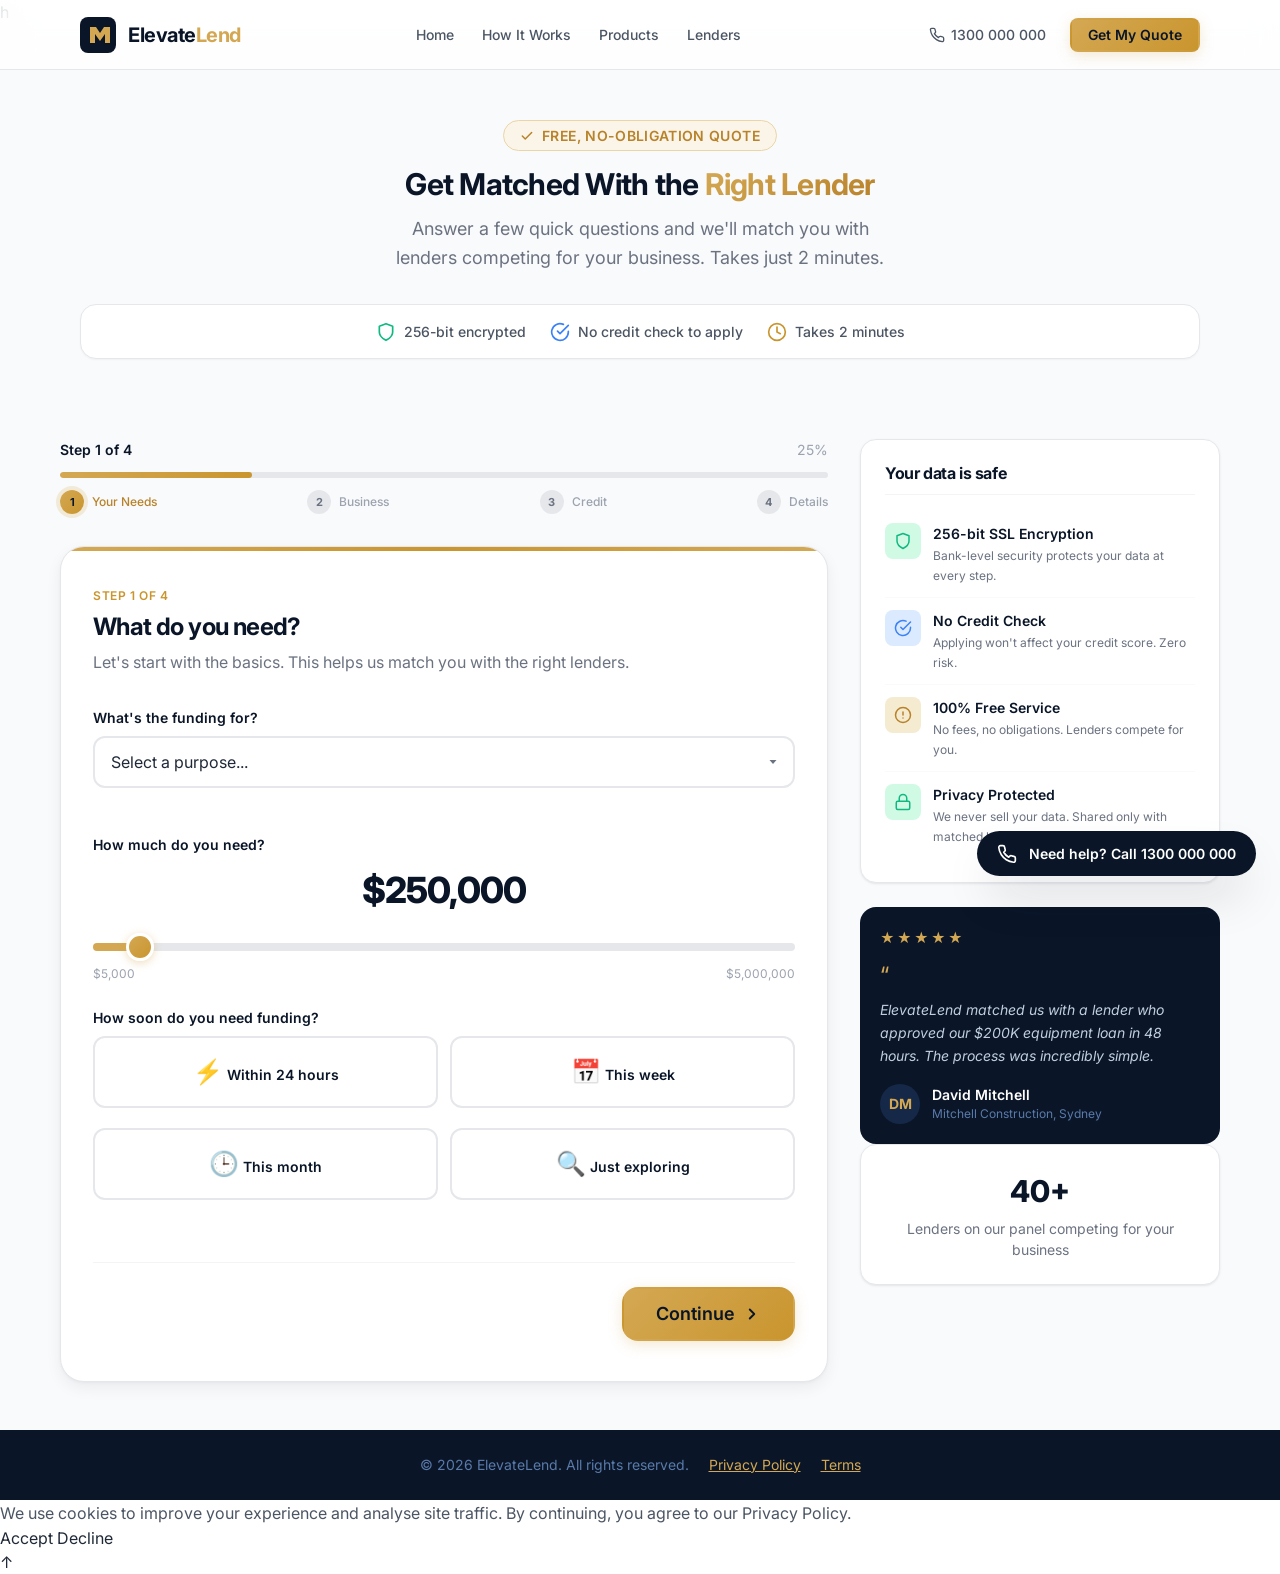
==== commit e0e82cc9: "feat: add abn-lookup.js script tag to apply form" ====
--- a/apply/index.html
+++ b/apply/index.html
@@ -11,7 +11,7 @@
   <!-- Open Graph -->
   <meta property="og:title" content="Apply for Business Finance | ElevateLend">
   <meta property="og:description" content="Get matched with the right business lender in minutes. Free, no-obligation quote.">
-  <meta property="og:type" content="website">
+  <meta property="og:type" content="website">h
   <meta property="og:url" content="https://elevatelend.com.au/apply/">
 
   <!-- Stylesheet -->
@@ -2205,5 +2205,7 @@
   })();
   </script>
 
-</body>
+<!-- ABN Lookup Integration -->
+    <script src="abn-lookup.js"><\/script>
+<\/body>
 </html>
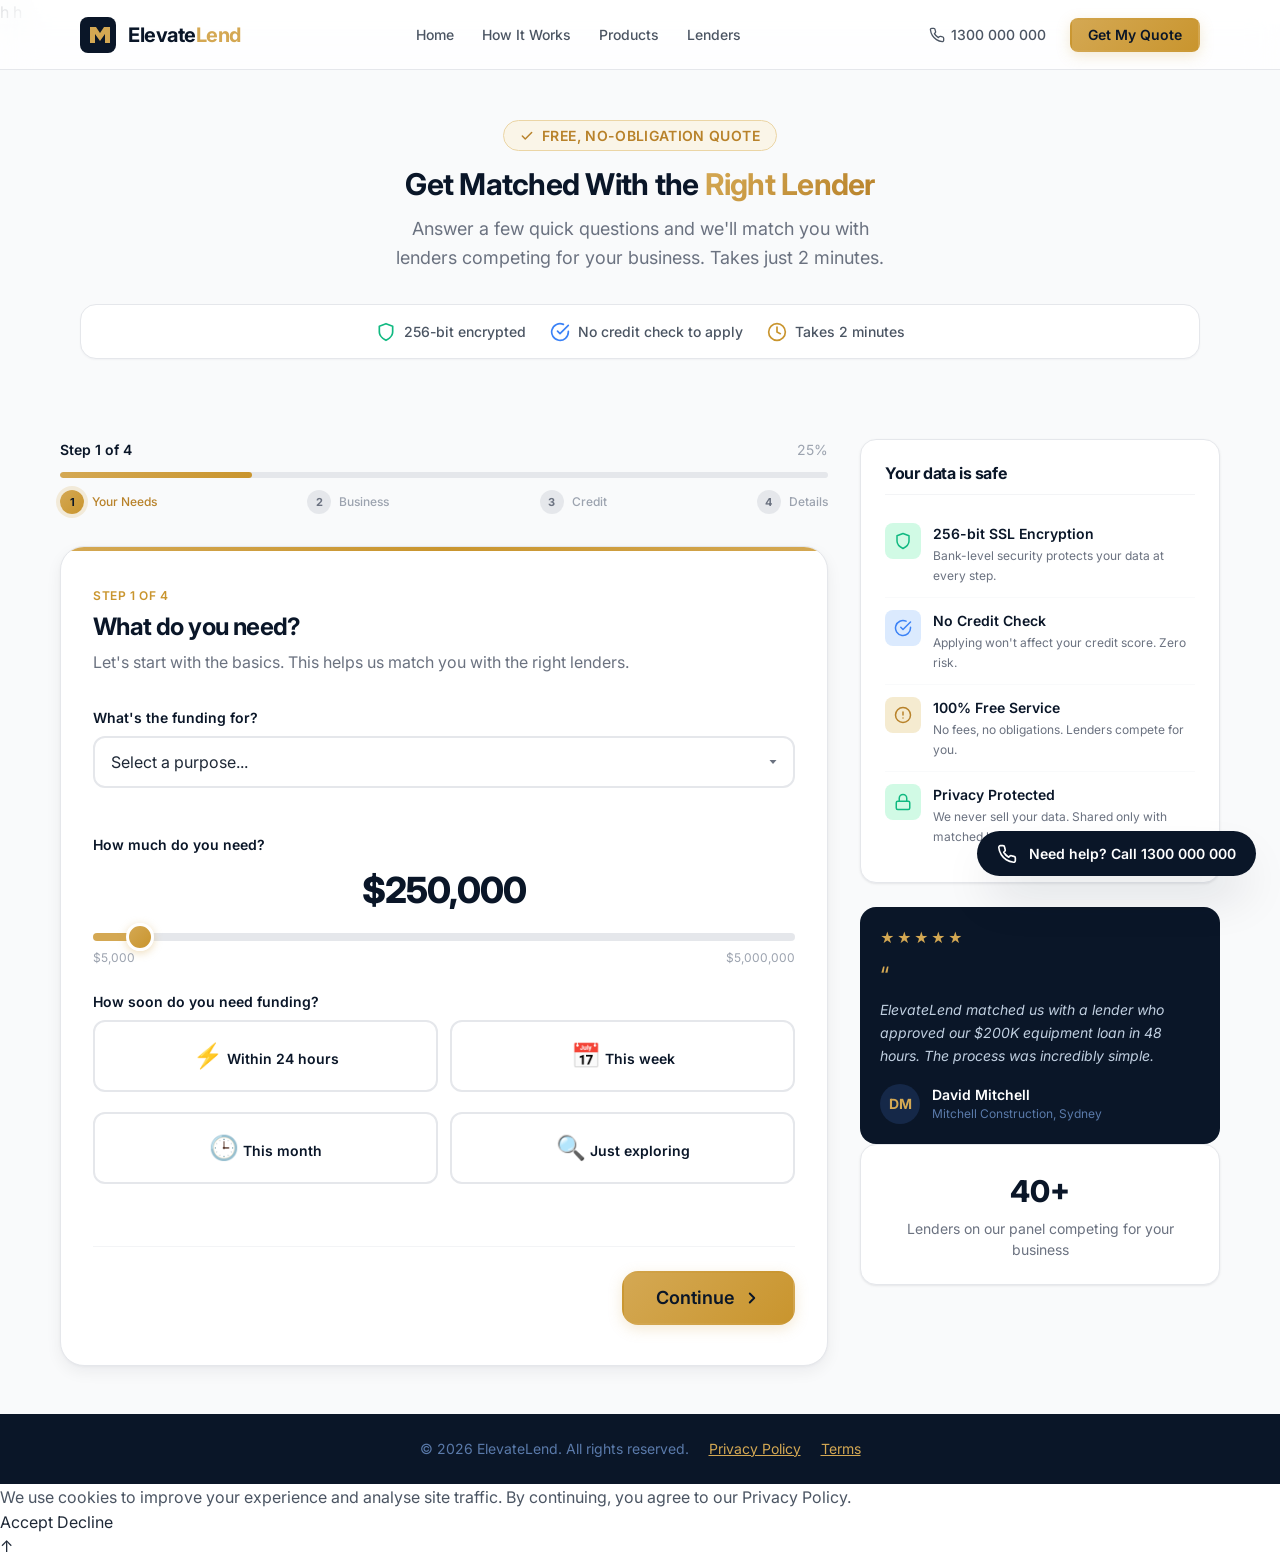
==== commit 724ee584: "Fix broken closing tags - remove backslashes from script and body tags" ====
--- a/apply/index.html
+++ b/apply/index.html
@@ -1,4 +1,4 @@
-<!DOCTYPE html>
+h<!DOCTYPE html>
 <html lang="en">
 <head>
   <meta charset="UTF-8">
@@ -2206,6 +2206,6 @@
   </script>
 
 <!-- ABN Lookup Integration -->
-    <script src="abn-lookup.js"><\/script>
-<\/body>
+    <script src="abn-lookup.js"></script>
+</body>
 </html>
